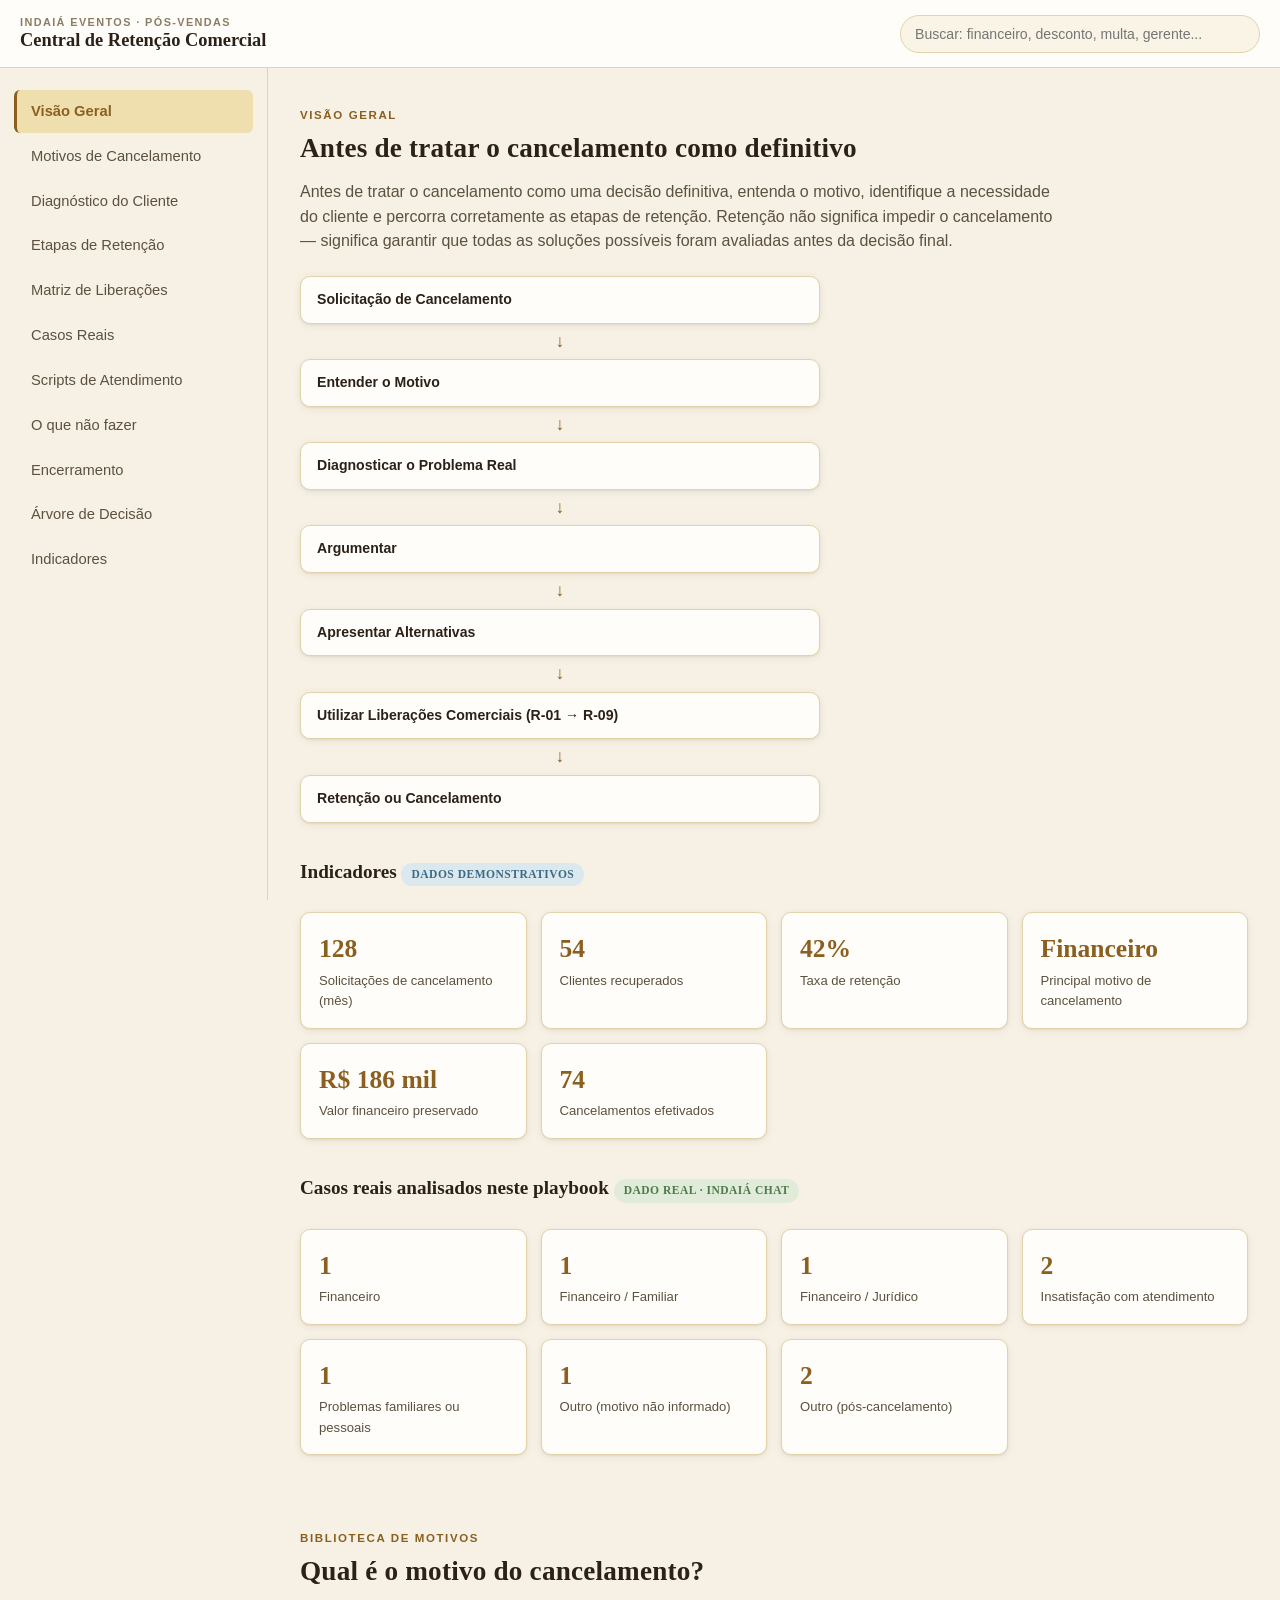
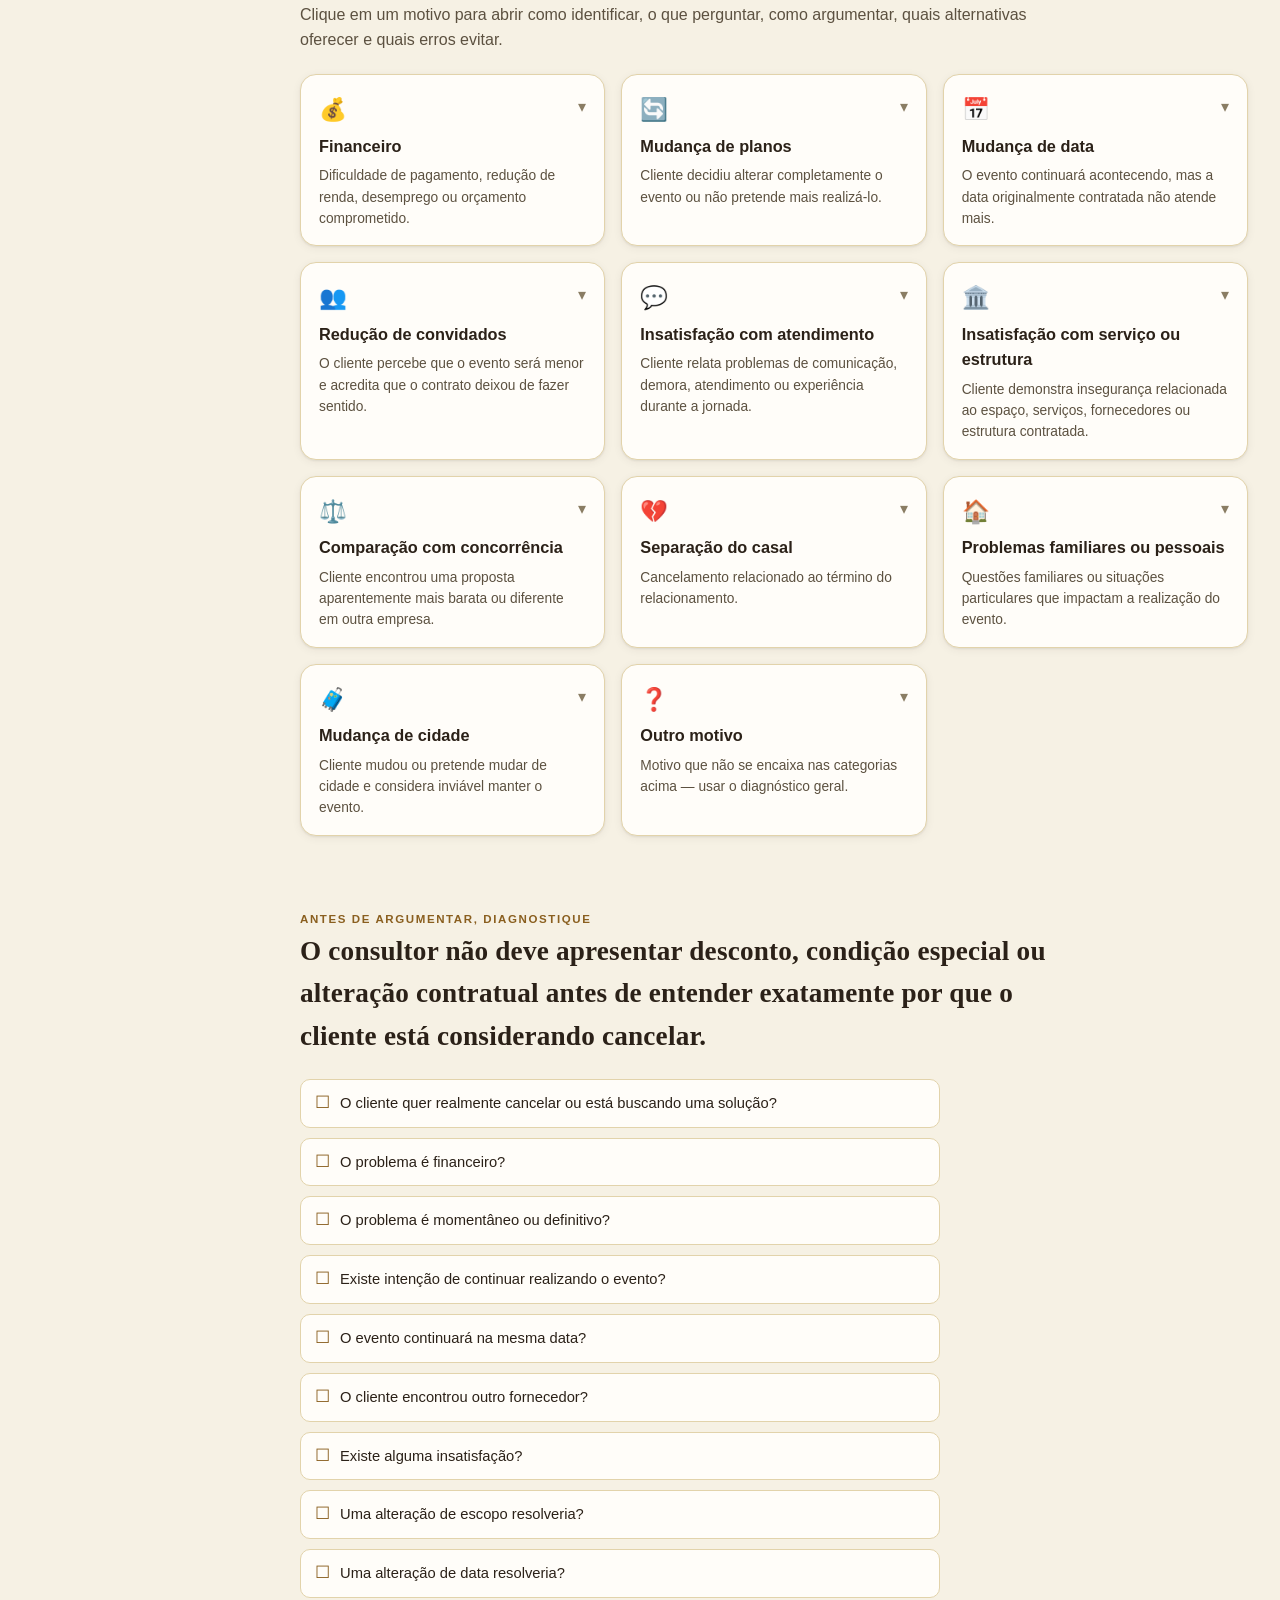
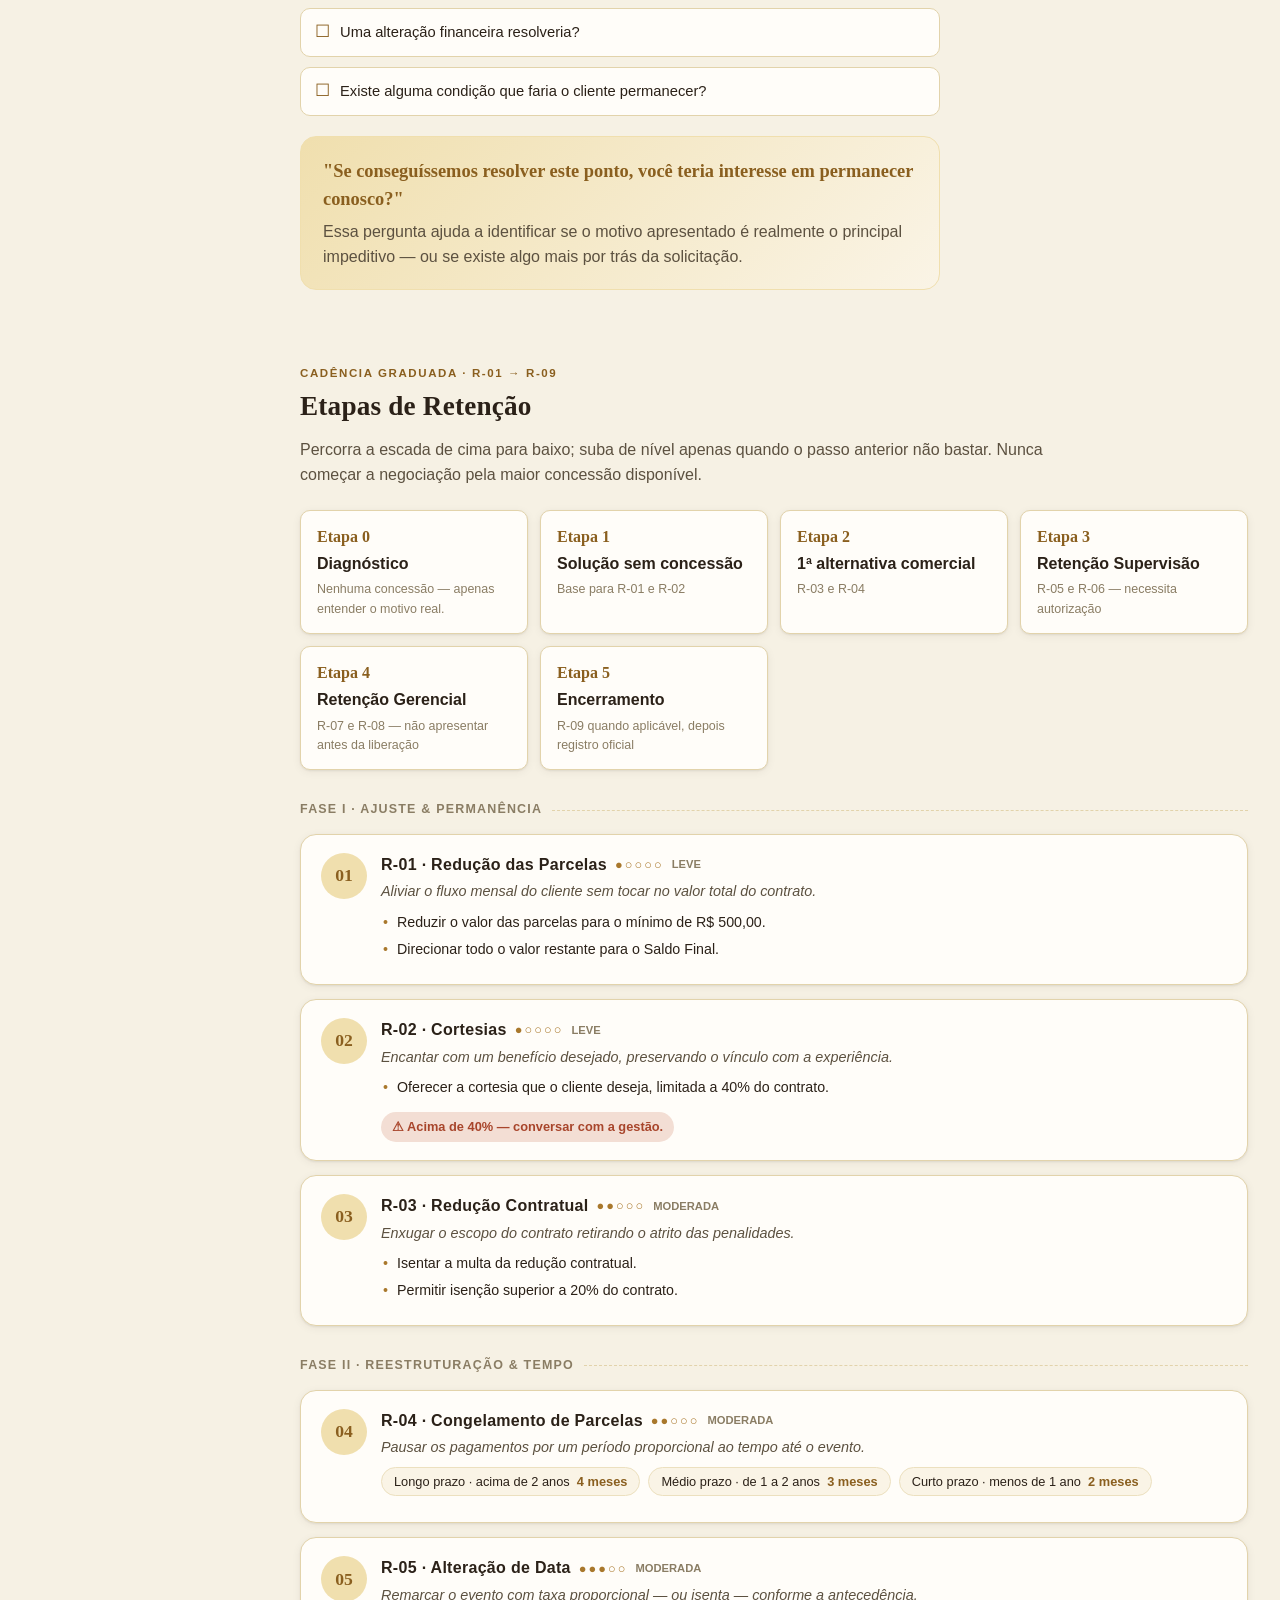
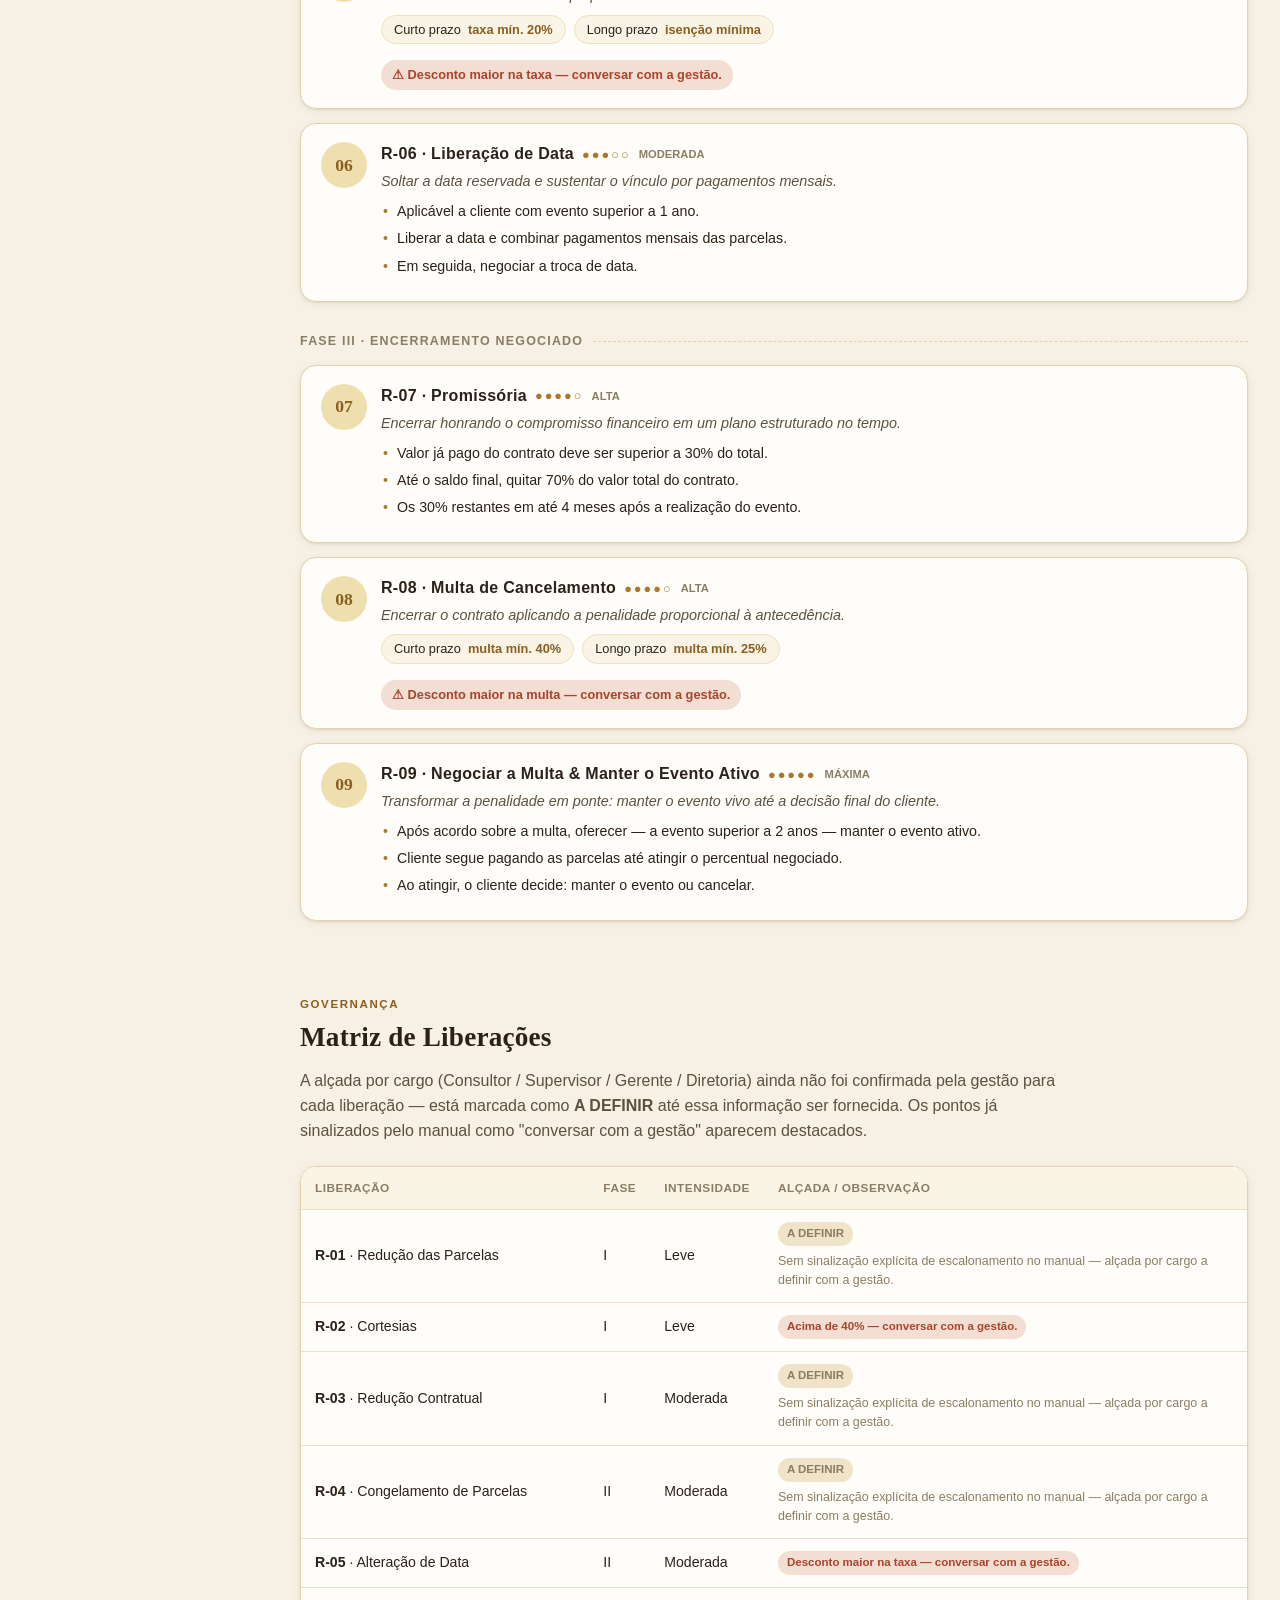
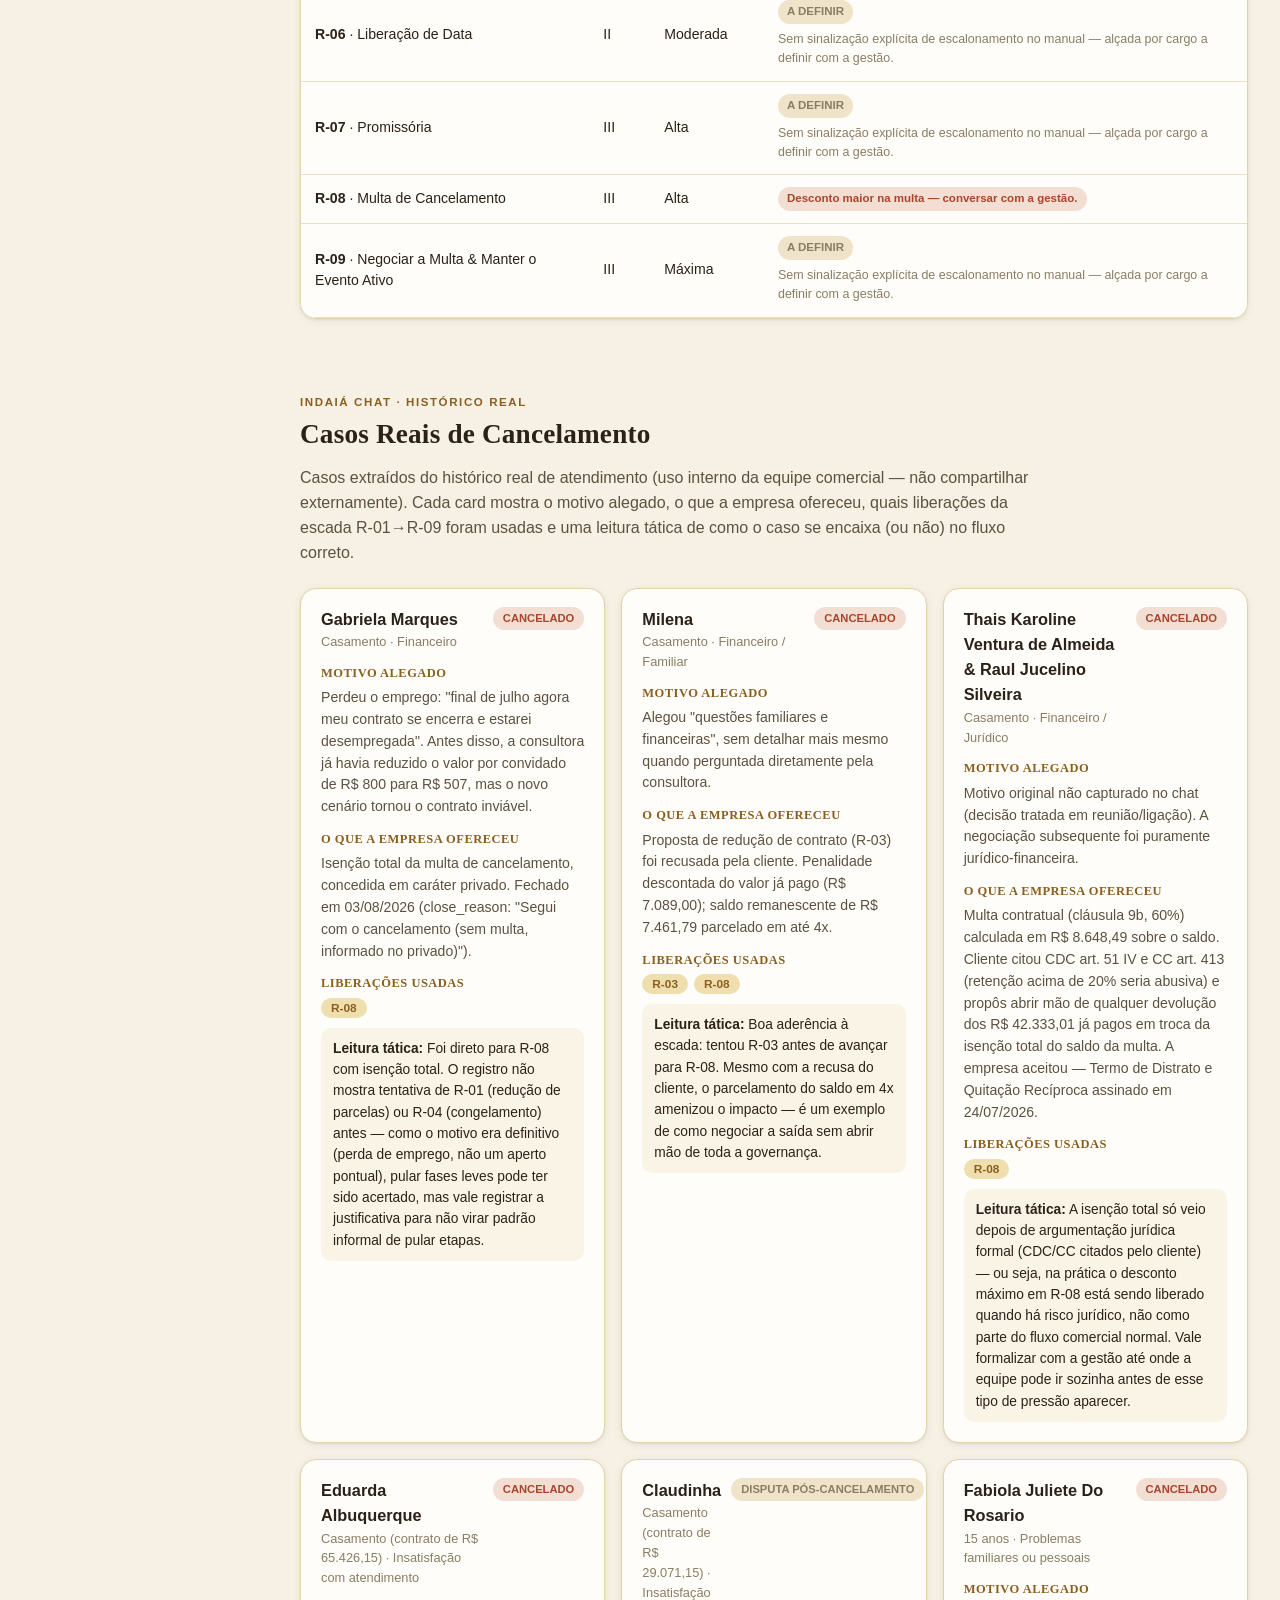
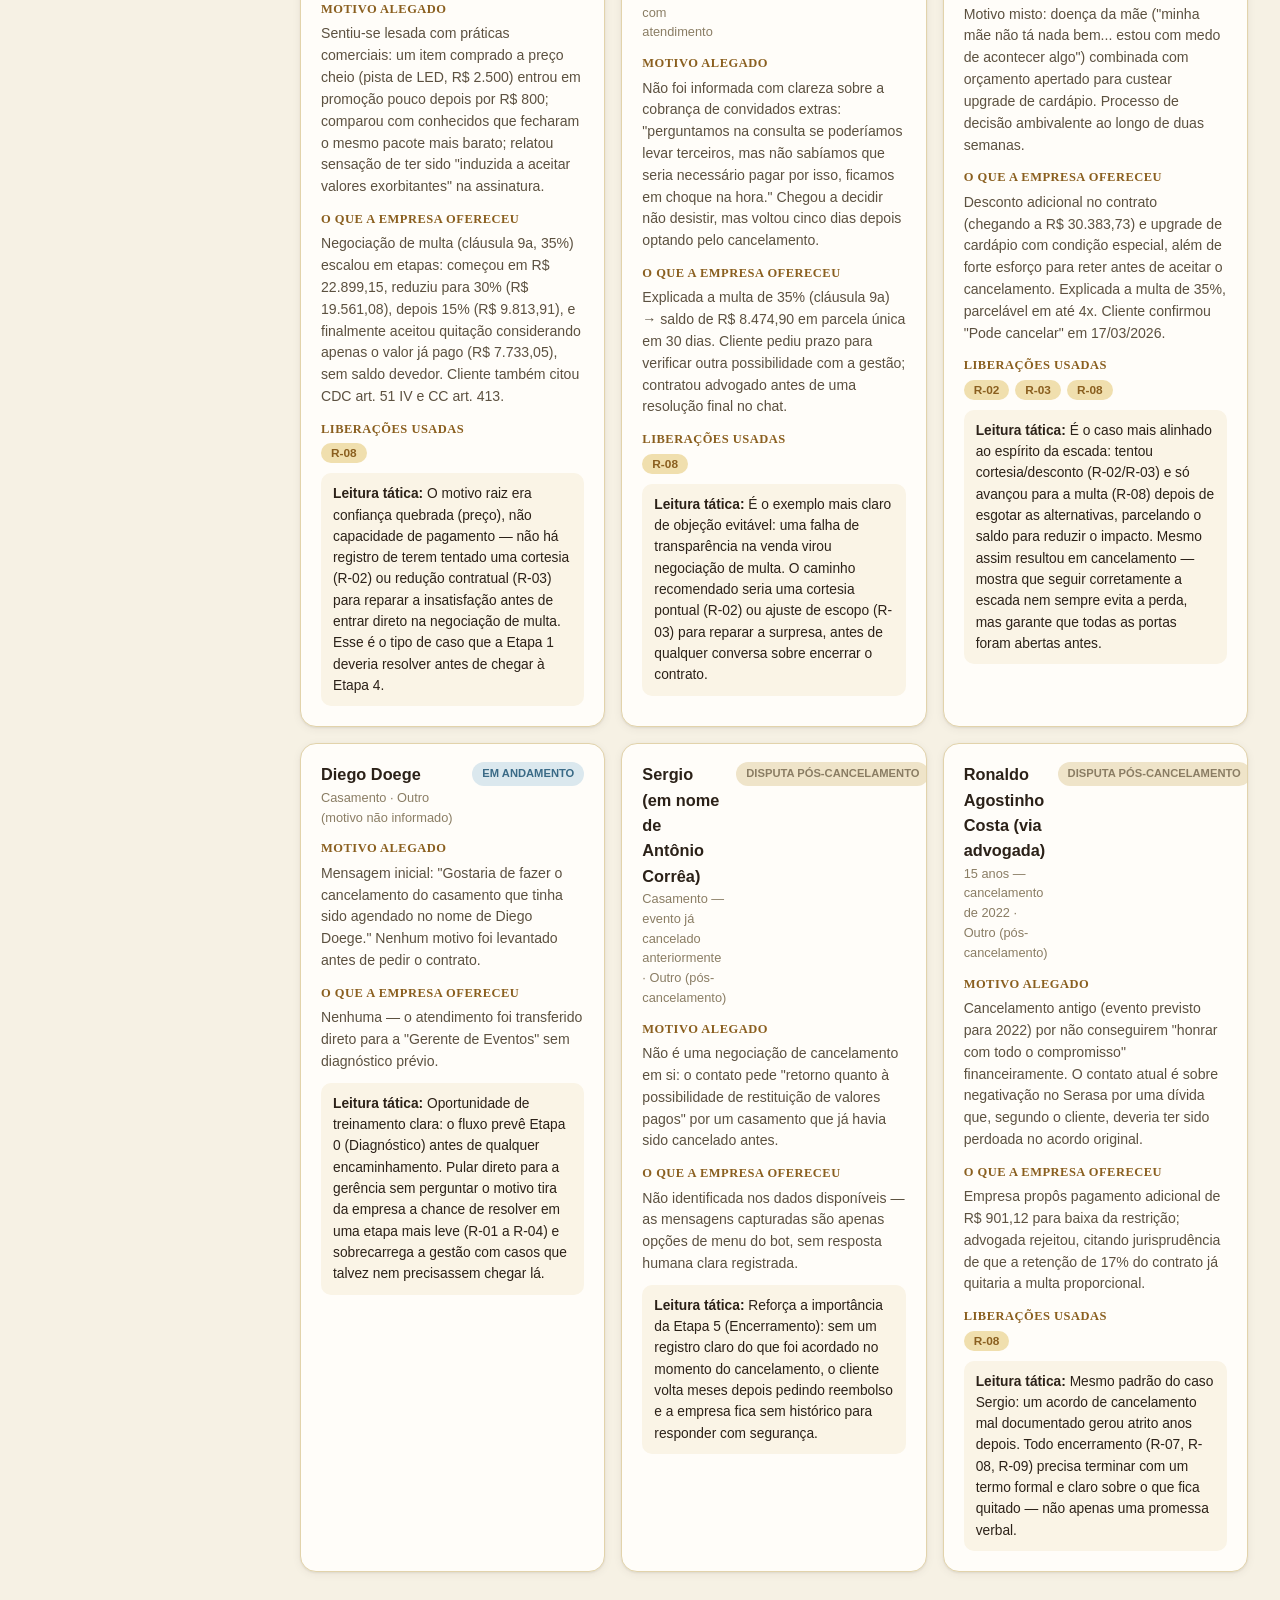
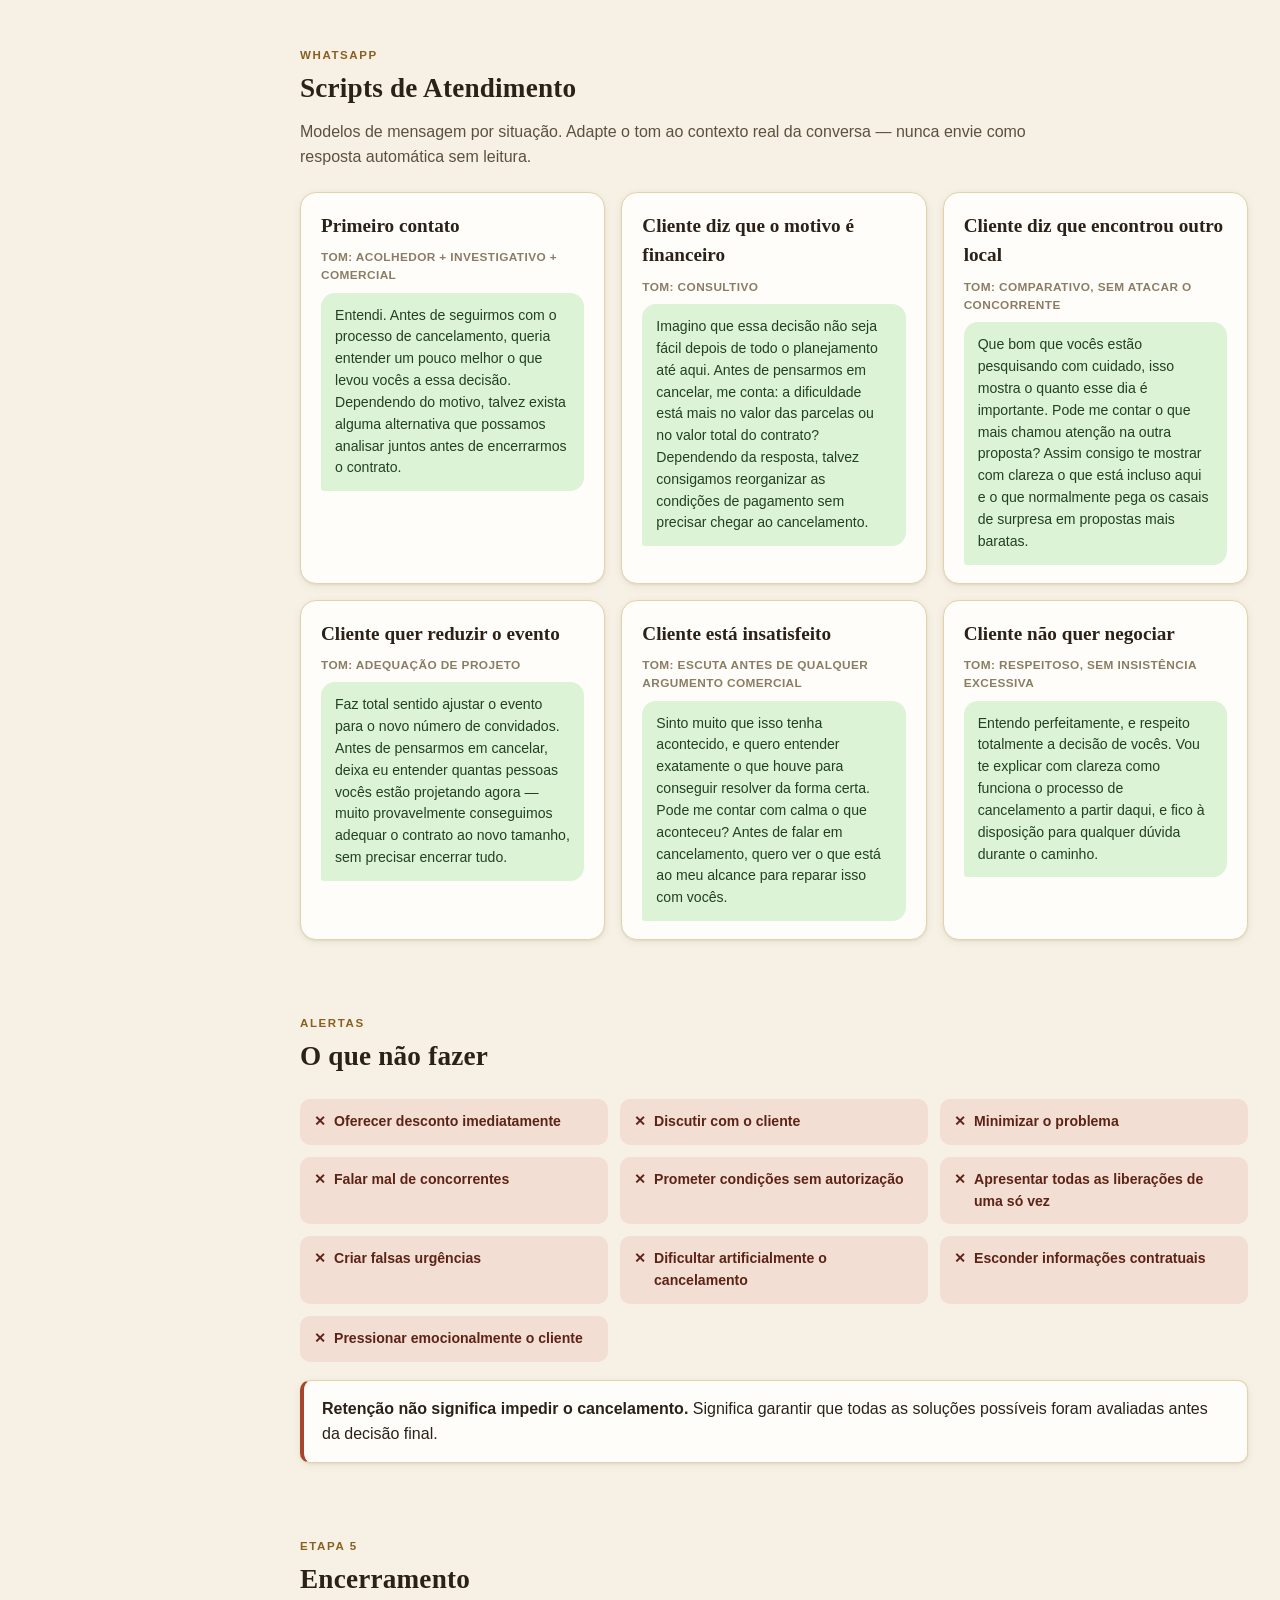
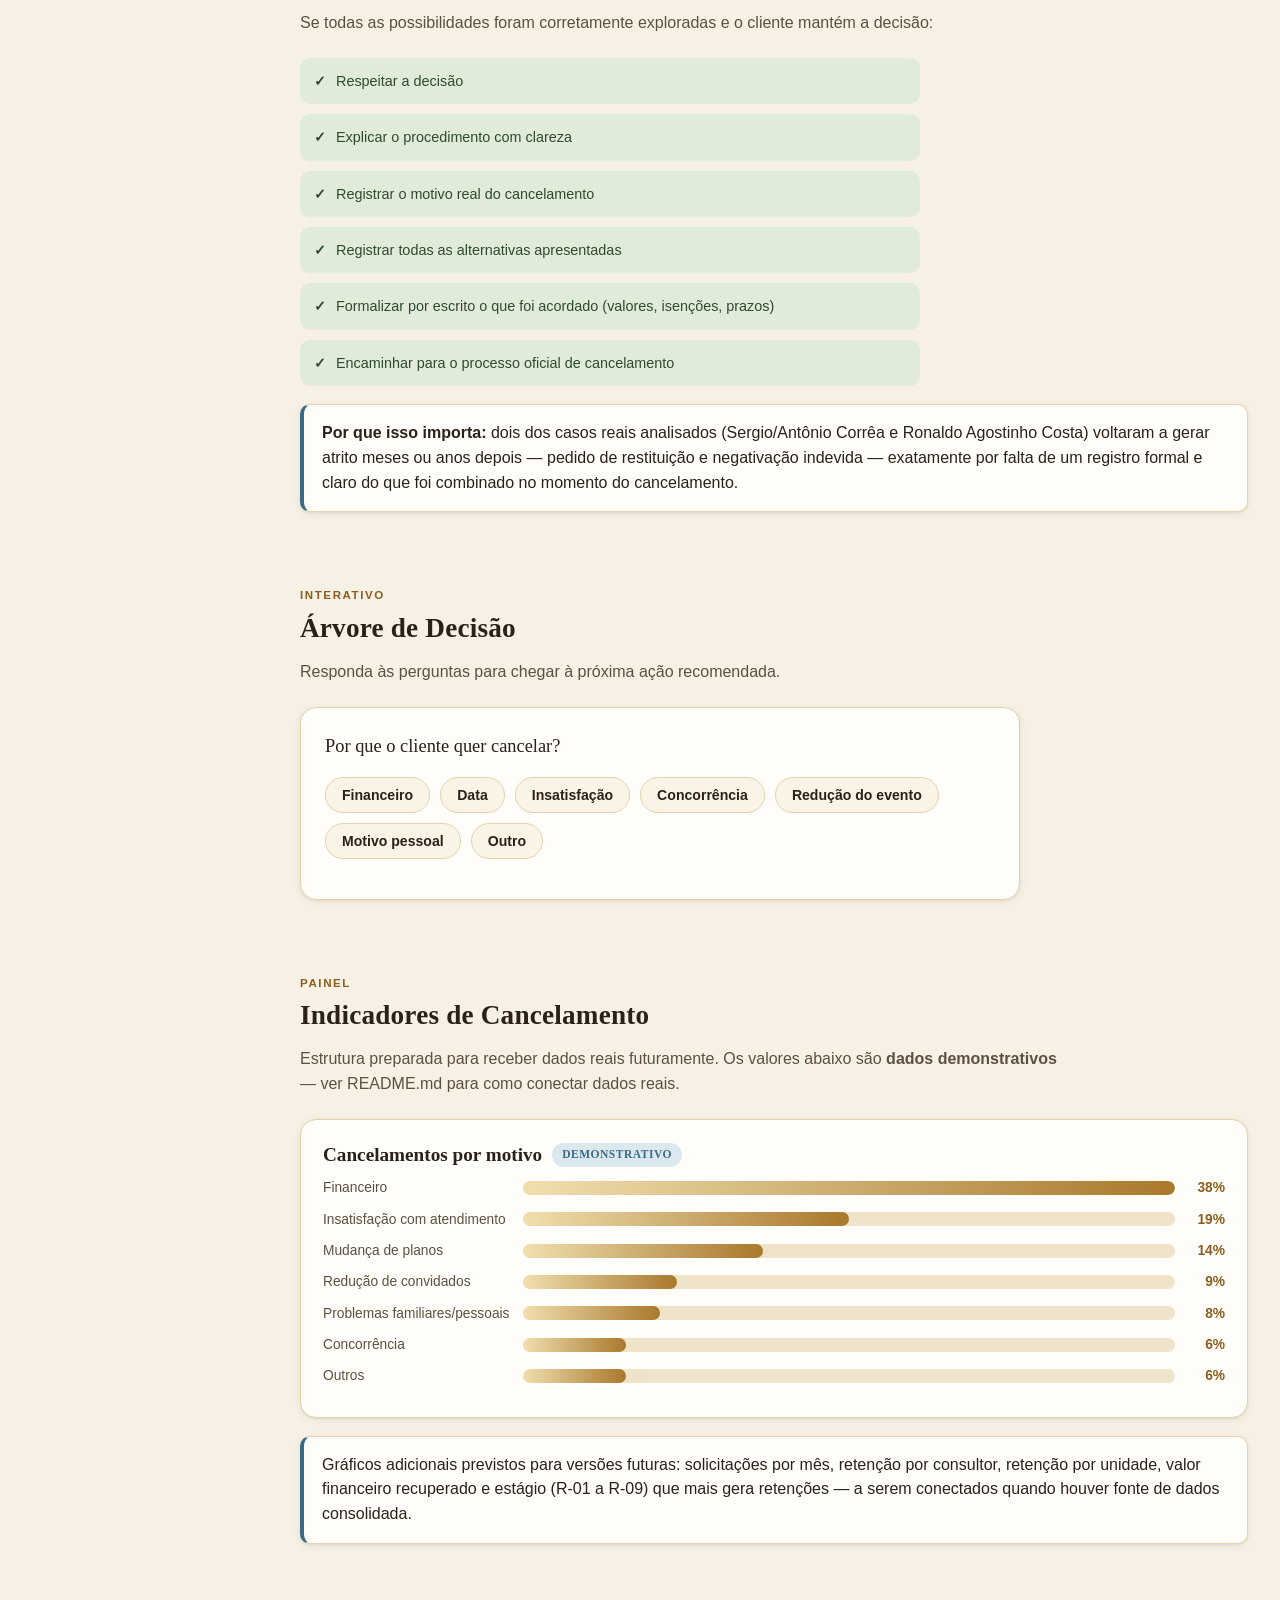
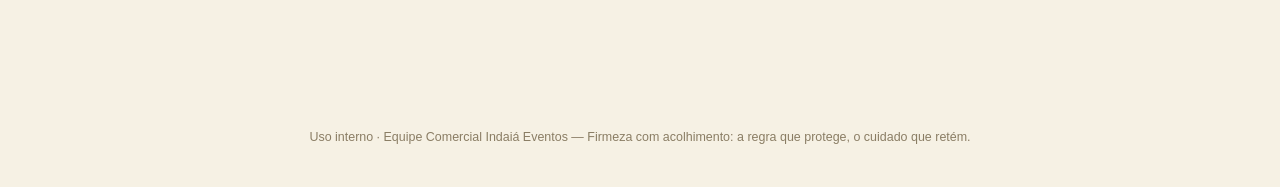
==== index.html @ 9d3c4a94 "Cria portal Central de Retenção Comercial (Indaiá Eventos) Playbook interno de cancelamentos, argume" ====
<!DOCTYPE html>
<html lang="pt-BR">
<head>
<meta charset="UTF-8" />
<meta name="viewport" content="width=device-width, initial-scale=1.0" />
<title>Central de Retenção Comercial · Indaiá Eventos</title>
<meta name="description" content="Playbook interno de cancelamentos, argumentação e liberações comerciais — equipe de Pós-Vendas Indaiá Eventos." />
<link rel="stylesheet" href="style.css" />
</head>
<body>

<header class="topbar">
  <button id="navToggle" class="nav-toggle" aria-label="Abrir menu">☰</button>
  <div class="brand">
    <span class="brand-eyebrow">Indaiá Eventos · Pós-Vendas</span>
    <span class="brand-title">Central de Retenção Comercial</span>
  </div>
  <div class="search-wrap">
    <input id="searchInput" type="search" placeholder="Buscar: financeiro, desconto, multa, gerente..." aria-label="Pesquisa rápida" autocomplete="off" />
    <div id="searchResults" class="search-results" hidden></div>
  </div>
</header>

<div class="layout">
  <nav id="sideNav" class="sidenav" aria-label="Navegação principal">
    <ul>
      <li><a href="#overview">Visão Geral</a></li>
      <li><a href="#motivos">Motivos de Cancelamento</a></li>
      <li><a href="#diagnostico">Diagnóstico do Cliente</a></li>
      <li><a href="#escada">Etapas de Retenção</a></li>
      <li><a href="#matriz">Matriz de Liberações</a></li>
      <li><a href="#casos">Casos Reais</a></li>
      <li><a href="#scripts">Scripts de Atendimento</a></li>
      <li><a href="#naofazer">O que não fazer</a></li>
      <li><a href="#encerramento">Encerramento</a></li>
      <li><a href="#arvore">Árvore de Decisão</a></li>
      <li><a href="#indicadores">Indicadores</a></li>
    </ul>
  </nav>
  <div id="navOverlay" class="nav-overlay"></div>

  <main class="content">

    <!-- 1. VISÃO GERAL -->
    <section id="overview">
      <div class="section-head">
        <span class="eyebrow">Visão Geral</span>
        <h2>Antes de tratar o cancelamento como definitivo</h2>
        <p>Antes de tratar o cancelamento como uma decisão definitiva, entenda o motivo, identifique a necessidade do cliente e percorra corretamente as etapas de retenção. Retenção não significa impedir o cancelamento — significa garantir que todas as soluções possíveis foram avaliadas antes da decisão final.</p>
      </div>

      <div class="flow">
        <div class="flow-step">Solicitação de Cancelamento</div>
        <div class="flow-arrow">↓</div>
        <div class="flow-step">Entender o Motivo</div>
        <div class="flow-arrow">↓</div>
        <div class="flow-step">Diagnosticar o Problema Real</div>
        <div class="flow-arrow">↓</div>
        <div class="flow-step">Argumentar</div>
        <div class="flow-arrow">↓</div>
        <div class="flow-step">Apresentar Alternativas</div>
        <div class="flow-arrow">↓</div>
        <div class="flow-step">Utilizar Liberações Comerciais (R-01 → R-09)</div>
        <div class="flow-arrow">↓</div>
        <div class="flow-step">Retenção ou Cancelamento</div>
      </div>

      <h3 style="margin-top:34px">Indicadores <span class="pill pill-demo">dados demonstrativos</span></h3>
      <div class="stat-grid">
        <div class="stat-card"><div class="stat-value">128</div><div class="stat-label">Solicitações de cancelamento (mês)</div></div>
        <div class="stat-card"><div class="stat-value">54</div><div class="stat-label">Clientes recuperados</div></div>
        <div class="stat-card"><div class="stat-value">42%</div><div class="stat-label">Taxa de retenção</div></div>
        <div class="stat-card"><div class="stat-value">Financeiro</div><div class="stat-label">Principal motivo de cancelamento</div></div>
        <div class="stat-card"><div class="stat-value">R$ 186 mil</div><div class="stat-label">Valor financeiro preservado</div></div>
        <div class="stat-card"><div class="stat-value">74</div><div class="stat-label">Cancelamentos efetivados</div></div>
      </div>

      <h3 style="margin-top:34px">Casos reais analisados neste playbook <span class="pill pill-real">dado real · Indaiá Chat</span></h3>
      <div class="stat-grid" id="realCounts"></div>
    </section>

    <!-- 2. MOTIVOS DE CANCELAMENTO -->
    <section id="motivos">
      <div class="section-head">
        <span class="eyebrow">Biblioteca de motivos</span>
        <h2>Qual é o motivo do cancelamento?</h2>
        <p>Clique em um motivo para abrir como identificar, o que perguntar, como argumentar, quais alternativas oferecer e quais erros evitar.</p>
      </div>
      <div class="card-grid" id="motivosGrid"></div>
    </section>

    <!-- 3. DIAGNÓSTICO -->
    <section id="diagnostico">
      <div class="section-head">
        <span class="eyebrow">Antes de argumentar, diagnostique</span>
        <h2>O consultor não deve apresentar desconto, condição especial ou alteração contratual antes de entender exatamente por que o cliente está considerando cancelar.</h2>
      </div>
      <ul class="checklist" id="diagnosticoChecklist"></ul>
      <div class="key-question">
        <p class="q">"Se conseguíssemos resolver este ponto, você teria interesse em permanecer conosco?"</p>
        <p style="margin:0">Essa pergunta ajuda a identificar se o motivo apresentado é realmente o principal impeditivo — ou se existe algo mais por trás da solicitação.</p>
      </div>
    </section>

    <!-- ESCADA / ETAPAS DE RETENÇÃO -->
    <section id="escada">
      <div class="section-head">
        <span class="eyebrow">Cadência graduada · R-01 → R-09</span>
        <h2>Etapas de Retenção</h2>
        <p>Percorra a escada de cima para baixo; suba de nível apenas quando o passo anterior não bastar. Nunca começar a negociação pela maior concessão disponível.</p>
      </div>

      <div class="etapas-map" id="etapasMap"></div>
      <div id="escadaList"></div>
    </section>

    <!-- MATRIZ DE LIBERAÇÕES -->
    <section id="matriz">
      <div class="section-head">
        <span class="eyebrow">Governança</span>
        <h2>Matriz de Liberações</h2>
        <p>A alçada por cargo (Consultor / Supervisor / Gerente / Diretoria) ainda não foi confirmada pela gestão para cada liberação — está marcada como <strong>A DEFINIR</strong> até essa informação ser fornecida. Os pontos já sinalizados pelo manual como "conversar com a gestão" aparecem destacados.</p>
      </div>
      <div class="table-wrap">
        <table class="matriz">
          <thead>
            <tr><th>Liberação</th><th>Fase</th><th>Intensidade</th><th>Alçada / observação</th></tr>
          </thead>
          <tbody id="matrizBody"></tbody>
        </table>
      </div>
    </section>

    <!-- CASOS REAIS -->
    <section id="casos">
      <div class="section-head">
        <span class="eyebrow">Indaiá Chat · histórico real</span>
        <h2>Casos Reais de Cancelamento</h2>
        <p>Casos extraídos do histórico real de atendimento (uso interno da equipe comercial — não compartilhar externamente). Cada card mostra o motivo alegado, o que a empresa ofereceu, quais liberações da escada R-01→R-09 foram usadas e uma leitura tática de como o caso se encaixa (ou não) no fluxo correto.</p>
      </div>
      <div class="card-grid" id="casosGrid"></div>
    </section>

    <!-- SCRIPTS -->
    <section id="scripts">
      <div class="section-head">
        <span class="eyebrow">WhatsApp</span>
        <h2>Scripts de Atendimento</h2>
        <p>Modelos de mensagem por situação. Adapte o tom ao contexto real da conversa — nunca envie como resposta automática sem leitura.</p>
      </div>
      <div class="card-grid" id="scriptsList"></div>
    </section>

    <!-- O QUE NÃO FAZER -->
    <section id="naofazer">
      <div class="section-head">
        <span class="eyebrow">Alertas</span>
        <h2>O que não fazer</h2>
      </div>
      <ul class="naofazer-grid">
        <li>Oferecer desconto imediatamente</li>
        <li>Discutir com o cliente</li>
        <li>Minimizar o problema</li>
        <li>Falar mal de concorrentes</li>
        <li>Prometer condições sem autorização</li>
        <li>Apresentar todas as liberações de uma só vez</li>
        <li>Criar falsas urgências</li>
        <li>Dificultar artificialmente o cancelamento</li>
        <li>Esconder informações contratuais</li>
        <li>Pressionar emocionalmente o cliente</li>
      </ul>
      <div class="callout danger" style="margin-top:18px">
        <strong>Retenção não significa impedir o cancelamento.</strong> Significa garantir que todas as soluções possíveis foram avaliadas antes da decisão final.
      </div>
    </section>

    <!-- ENCERRAMENTO -->
    <section id="encerramento">
      <div class="section-head">
        <span class="eyebrow">Etapa 5</span>
        <h2>Encerramento</h2>
        <p>Se todas as possibilidades foram corretamente exploradas e o cliente mantém a decisão:</p>
      </div>
      <ul class="encerramento-list">
        <li>Respeitar a decisão</li>
        <li>Explicar o procedimento com clareza</li>
        <li>Registrar o motivo real do cancelamento</li>
        <li>Registrar todas as alternativas apresentadas</li>
        <li>Formalizar por escrito o que foi acordado (valores, isenções, prazos)</li>
        <li>Encaminhar para o processo oficial de cancelamento</li>
      </ul>
      <div class="callout info" style="margin-top:18px">
        <strong>Por que isso importa:</strong> dois dos casos reais analisados (Sergio/Antônio Corrêa e Ronaldo Agostinho Costa) voltaram a gerar atrito meses ou anos depois — pedido de restituição e negativação indevida — exatamente por falta de um registro formal e claro do que foi combinado no momento do cancelamento.
      </div>
    </section>

    <!-- ÁRVORE DE DECISÃO -->
    <section id="arvore">
      <div class="section-head">
        <span class="eyebrow">Interativo</span>
        <h2>Árvore de Decisão</h2>
        <p>Responda às perguntas para chegar à próxima ação recomendada.</p>
      </div>
      <div class="arvore-box" id="arvoreRoot"></div>
    </section>

    <!-- INDICADORES -->
    <section id="indicadores">
      <div class="section-head">
        <span class="eyebrow">Painel</span>
        <h2>Indicadores de Cancelamento</h2>
        <p>Estrutura preparada para receber dados reais futuramente. Os valores abaixo são <strong>dados demonstrativos</strong> — ver README.md para como conectar dados reais.</p>
      </div>
      <div class="indic-block">
        <h3>Cancelamentos por motivo <span class="pill pill-demo">demonstrativo</span></h3>
        <div id="indicDemo"></div>
      </div>
      <div class="callout info">
        Gráficos adicionais previstos para versões futuras: solicitações por mês, retenção por consultor, retenção por unidade, valor financeiro recuperado e estágio (R-01 a R-09) que mais gera retenções — a serem conectados quando houver fonte de dados consolidada.
      </div>
    </section>

  </main>
</div>

<button id="backToTop" class="back-to-top" aria-label="Voltar ao topo">↑</button>

<p class="footer-note">Uso interno · Equipe Comercial Indaiá Eventos — Firmeza com acolhimento: a regra que protege, o cuidado que retém.</p>

<script src="script.js"></script>
</body>
</html>
---- style.css ----
/* ==========================================================================
   Central de Retenção Comercial — Indaiá Eventos
   Design system: cream/gold, inspirado no Manual de Negociação R-09.
   ========================================================================== */

:root {
  --bg: #f6f1e4;
  --bg-alt: #efe4c9;
  --surface: #fffdf9;
  --surface-2: #faf4e6;
  --ink: #2b2118;
  --ink-soft: #5c5140;
  --ink-faint: #8a7d64;
  --border: #e2d3ab;
  --border-soft: #ece0bf;
  --gold: #a9782c;
  --gold-strong: #8a5f1f;
  --gold-soft: #f0dfae;
  --danger: #a8452b;
  --danger-soft: #f3ded4;
  --success: #4d7a4a;
  --success-soft: #e0ebda;
  --info: #3a6a86;
  --info-soft: #dbe8ee;
  --radius-lg: 16px;
  --radius-md: 10px;
  --radius-sm: 6px;
  --shadow: 0 2px 10px rgba(43, 33, 24, 0.06), 0 1px 2px rgba(43, 33, 24, 0.08);
  --shadow-lift: 0 10px 30px rgba(43, 33, 24, 0.12);
  --font-serif: Georgia, 'Iowan Old Style', 'Times New Roman', serif;
  --font-sans: -apple-system, BlinkMacSystemFont, 'Segoe UI', Inter, Roboto, sans-serif;
  --sidenav-w: 268px;
  --topbar-h: 68px;
}

* { box-sizing: border-box; }
html { scroll-behavior: smooth; }

body {
  margin: 0;
  background: var(--bg);
  color: var(--ink);
  font-family: var(--font-sans);
  line-height: 1.55;
  -webkit-font-smoothing: antialiased;
}

h1, h2, h3, h4 { font-family: var(--font-serif); font-weight: 600; color: var(--ink); margin: 0 0 .4em; }
h2 { font-size: 1.7rem; letter-spacing: .2px; }
h3 { font-size: 1.2rem; }
p { margin: 0 0 .8em; color: var(--ink-soft); }
a { color: var(--gold-strong); }
ul { margin: 0; padding: 0; }
button { font-family: inherit; cursor: pointer; }

.eyebrow {
  text-transform: uppercase;
  letter-spacing: 1.6px;
  font-size: .72rem;
  font-weight: 700;
  color: var(--gold-strong);
}

/* ---------- Topbar ---------- */
.topbar {
  position: sticky;
  top: 0;
  z-index: 40;
  height: var(--topbar-h);
  display: flex;
  align-items: center;
  gap: 16px;
  padding: 0 20px;
  background: var(--surface);
  border-bottom: 1px solid var(--border);
}

.nav-toggle {
  display: none;
  width: 40px; height: 40px;
  border-radius: var(--radius-sm);
  border: 1px solid var(--border);
  background: var(--surface-2);
  font-size: 1.1rem;
}

.brand { display: flex; flex-direction: column; line-height: 1.2; }
.brand-eyebrow { font-size: .68rem; text-transform: uppercase; letter-spacing: 1.4px; color: var(--ink-faint); font-weight: 700; }
.brand-title { font-family: var(--font-serif); font-size: 1.15rem; font-weight: 700; }

.search-wrap { position: relative; margin-left: auto; width: min(360px, 42vw); }
.search-wrap input {
  width: 100%;
  padding: 10px 14px;
  border-radius: 999px;
  border: 1px solid var(--border);
  background: var(--surface-2);
  font-size: .88rem;
  color: var(--ink);
}
.search-wrap input:focus { outline: 2px solid var(--gold-soft); border-color: var(--gold); }

.search-results {
  position: absolute;
  top: calc(100% + 8px);
  left: 0; right: 0;
  background: var(--surface);
  border: 1px solid var(--border);
  border-radius: var(--radius-md);
  box-shadow: var(--shadow-lift);
  max-height: 60vh;
  overflow-y: auto;
  padding: 6px;
  z-index: 50;
}
.search-results a {
  display: block;
  text-decoration: none;
  padding: 9px 10px;
  border-radius: var(--radius-sm);
  color: var(--ink);
}
.search-results a:hover, .search-results a:focus { background: var(--surface-2); }
.search-results .sr-tag { font-size: .68rem; text-transform: uppercase; letter-spacing: .6px; color: var(--gold-strong); font-weight: 700; }
.search-results .sr-title { font-weight: 600; font-size: .9rem; }
.search-results .sr-empty { padding: 14px 10px; color: var(--ink-faint); font-size: .88rem; }

/* ---------- Layout ---------- */
.layout { display: flex; align-items: flex-start; max-width: 1360px; margin: 0 auto; }

.sidenav {
  position: sticky;
  top: var(--topbar-h);
  height: calc(100vh - var(--topbar-h));
  width: var(--sidenav-w);
  flex: 0 0 var(--sidenav-w);
  overflow-y: auto;
  padding: 22px 14px 40px;
  border-right: 1px solid var(--border);
}
.sidenav ul { list-style: none; display: flex; flex-direction: column; gap: 2px; }
.sidenav a {
  display: flex;
  align-items: center;
  gap: 10px;
  padding: 10px 14px;
  border-radius: var(--radius-sm);
  text-decoration: none;
  color: var(--ink-soft);
  font-size: .92rem;
  font-weight: 500;
  border-left: 3px solid transparent;
}
.sidenav a:hover { background: var(--surface-2); color: var(--ink); }
.sidenav a.active { background: var(--gold-soft); color: var(--gold-strong); border-left-color: var(--gold-strong); font-weight: 700; }

.nav-overlay {
  display: none;
  position: fixed; inset: 0;
  background: rgba(43,33,24,.4);
  z-index: 39;
}

.content { flex: 1 1 auto; min-width: 0; padding: 28px 32px 80px; }

section { scroll-margin-top: calc(var(--topbar-h) + 14px); padding-top: 6px; margin-bottom: 64px; }
section .section-head { max-width: 760px; margin-bottom: 22px; }
section .section-head p { font-size: 1rem; }

.pill {
  display: inline-flex;
  align-items: center;
  gap: 6px;
  padding: 3px 10px;
  border-radius: 999px;
  font-size: .72rem;
  font-weight: 700;
  text-transform: uppercase;
  letter-spacing: .5px;
}
.pill-demo { background: var(--info-soft); color: var(--info); }
.pill-real { background: var(--success-soft); color: var(--success); }
.pill-alert { background: var(--danger-soft); color: var(--danger); }

/* ---------- Callouts ---------- */
.callout {
  background: var(--surface);
  border: 1px solid var(--border);
  border-left: 4px solid var(--gold);
  border-radius: var(--radius-md);
  padding: 16px 18px;
  box-shadow: var(--shadow);
}
.callout.danger { border-left-color: var(--danger); }
.callout.info { border-left-color: var(--info); }
.callout strong { color: var(--ink); }

/* ---------- Flow diagram (overview) ---------- */
.flow {
  display: flex;
  flex-direction: column;
  gap: 0;
  max-width: 520px;
}
.flow-step {
  background: var(--surface);
  border: 1px solid var(--border);
  border-radius: var(--radius-md);
  padding: 12px 16px;
  font-weight: 700;
  font-size: .88rem;
  box-shadow: var(--shadow);
}
.flow-arrow { text-align: center; color: var(--gold-strong); font-size: 1.1rem; padding: 4px 0; }

.stat-grid {
  display: grid;
  grid-template-columns: repeat(auto-fit, minmax(190px, 1fr));
  gap: 14px;
  margin-top: 26px;
}
.stat-card {
  background: var(--surface);
  border: 1px solid var(--border);
  border-radius: var(--radius-md);
  padding: 16px 18px;
  box-shadow: var(--shadow);
}
.stat-card .stat-value { font-family: var(--font-serif); font-size: 1.6rem; font-weight: 700; color: var(--gold-strong); }
.stat-card .stat-label { font-size: .82rem; color: var(--ink-soft); margin-top: 2px; }

/* ---------- Grids / cards ---------- */
.card-grid { display: grid; grid-template-columns: repeat(auto-fill, minmax(270px, 1fr)); gap: 16px; }

.card {
  background: var(--surface);
  border: 1px solid var(--border);
  border-radius: var(--radius-lg);
  box-shadow: var(--shadow);
  overflow: hidden;
  transition: box-shadow .15s ease, transform .15s ease;
}
.card:hover { box-shadow: var(--shadow-lift); }

.motivo-card summary {
  list-style: none;
  cursor: pointer;
  padding: 18px 18px 16px;
  display: flex;
  flex-direction: column;
  gap: 6px;
}
.motivo-card summary::-webkit-details-marker { display: none; }
.motivo-card .m-icon { font-size: 1.4rem; }
.motivo-card summary .m-title { font-weight: 700; font-size: 1.02rem; }
.motivo-card summary .m-desc { font-size: .86rem; color: var(--ink-soft); }
.motivo-card .m-toggle { margin-left: auto; font-size: .78rem; color: var(--gold-strong); font-weight: 700; }
.motivo-card[open] { box-shadow: var(--shadow-lift); }
.motivo-card summary { position: relative; }
.motivo-card .m-caret { position: absolute; right: 18px; top: 20px; transition: transform .15s; color: var(--ink-faint); }
.motivo-card[open] .m-caret { transform: rotate(180deg); }

.motivo-body { padding: 0 18px 20px; border-top: 1px solid var(--border-soft); }
.motivo-body h4 { font-size: .82rem; text-transform: uppercase; letter-spacing: .5px; color: var(--gold-strong); margin: 16px 0 6px; }
.motivo-body ul { list-style: none; display: flex; flex-direction: column; gap: 6px; }
.motivo-body li { font-size: .88rem; padding-left: 18px; position: relative; color: var(--ink-soft); }
.motivo-body li::before { content: '›'; position: absolute; left: 2px; color: var(--gold); font-weight: 700; }
.motivo-body .m-linkcase { display: inline-block; margin-top: 10px; font-size: .84rem; font-weight: 700; }
.motivo-body .m-nocase { font-size: .82rem; color: var(--ink-faint); font-style: italic; }

/* ---------- Checklist (diagnóstico) ---------- */
.checklist { display: flex; flex-direction: column; gap: 10px; max-width: 640px; }
.checklist li {
  display: flex;
  gap: 10px;
  align-items: flex-start;
  background: var(--surface);
  border: 1px solid var(--border);
  border-radius: var(--radius-md);
  padding: 12px 14px;
  font-size: .92rem;
}
.checklist li::before { content: '☐'; color: var(--gold-strong); font-size: 1.05rem; line-height: 1.3; }
.key-question {
  margin-top: 20px;
  max-width: 640px;
  background: linear-gradient(135deg, var(--gold-soft), var(--surface-2));
  border: 1px solid var(--gold-soft);
  border-radius: var(--radius-lg);
  padding: 20px 22px;
}
.key-question p.q { font-family: var(--font-serif); font-size: 1.15rem; color: var(--gold-strong); font-weight: 700; margin: 0 0 6px; }

/* ---------- Escada / R-codes ---------- */
.fase-label {
  margin: 30px 0 14px;
  font-size: .78rem;
  text-transform: uppercase;
  letter-spacing: 1.2px;
  font-weight: 700;
  color: var(--ink-faint);
  display: flex;
  align-items: center;
  gap: 10px;
}
.fase-label::after { content: ''; flex: 1; border-top: 1px dashed var(--border); }

.rcard {
  background: var(--surface);
  border: 1px solid var(--border);
  border-radius: var(--radius-lg);
  box-shadow: var(--shadow);
  padding: 18px 20px;
  margin-bottom: 14px;
  display: grid;
  grid-template-columns: 46px 1fr;
  gap: 14px;
}
.rcard.highlight { outline: 3px solid var(--gold); outline-offset: 2px; }
.rcard .r-num {
  width: 46px; height: 46px;
  border-radius: 50%;
  background: var(--gold-soft);
  color: var(--gold-strong);
  display: flex; align-items: center; justify-content: center;
  font-family: var(--font-serif); font-weight: 700; font-size: 1.1rem;
}
.rcard .r-head { display: flex; align-items: center; flex-wrap: wrap; gap: 8px; margin-bottom: 3px; }
.rcard .r-code { font-weight: 700; letter-spacing: .3px; }
.rcard .r-dots { letter-spacing: 2px; color: var(--gold); font-size: .8rem; }
.rcard .r-intensidade { font-size: .7rem; text-transform: uppercase; color: var(--ink-faint); font-weight: 700; }
.rcard .r-desc { font-style: italic; color: var(--ink-soft); font-size: .9rem; margin-bottom: 8px; }
.rcard ul { list-style: none; display: flex; flex-direction: column; gap: 5px; margin-bottom: 6px; }
.rcard li { font-size: .89rem; padding-left: 16px; position: relative; }
.rcard li::before { content: '•'; position: absolute; left: 2px; color: var(--gold); }
.rcard .r-table { display: flex; flex-wrap: wrap; gap: 8px; margin: 8px 0; }
.rcard .r-table span {
  background: var(--surface-2); border: 1px solid var(--border-soft);
  border-radius: 999px; padding: 4px 12px; font-size: .8rem;
}
.rcard .r-table b { color: var(--gold-strong); }
.rcard .r-alert {
  margin-top: 8px;
  display: inline-flex; gap: 6px; align-items: center;
  font-size: .8rem; font-weight: 700; color: var(--danger);
  background: var(--danger-soft); padding: 5px 11px; border-radius: 999px;
}

/* ---------- Etapas mini overview ---------- */
.etapas-map { display: grid; grid-template-columns: repeat(auto-fit, minmax(190px,1fr)); gap: 12px; margin-bottom: 30px; }
.etapa-mini { background: var(--surface); border: 1px solid var(--border); border-radius: var(--radius-md); padding: 14px 16px; box-shadow: var(--shadow); }
.etapa-mini .e-num { font-family: var(--font-serif); color: var(--gold-strong); font-weight: 700; }
.etapa-mini .e-title { font-weight: 700; margin: 2px 0 4px; }
.etapa-mini .e-r { font-size: .78rem; color: var(--ink-faint); }

/* ---------- Matriz ---------- */
.table-wrap { overflow-x: auto; border: 1px solid var(--border); border-radius: var(--radius-lg); box-shadow: var(--shadow); }
table.matriz { border-collapse: collapse; width: 100%; min-width: 760px; background: var(--surface); }
table.matriz th, table.matriz td { padding: 12px 14px; border-bottom: 1px solid var(--border-soft); text-align: left; font-size: .88rem; }
table.matriz thead th { background: var(--surface-2); font-size: .74rem; text-transform: uppercase; letter-spacing: .5px; color: var(--ink-faint); position: sticky; top: 0; }
table.matriz tbody tr:hover { background: var(--surface-2); }
table.matriz td.center { text-align: center; }
.badge-definir { display: inline-block; font-size: .72rem; font-weight: 700; color: var(--ink-faint); background: var(--bg-alt); padding: 3px 9px; border-radius: 999px; }
.badge-flag { display: inline-block; font-size: .72rem; font-weight: 700; color: var(--danger); background: var(--danger-soft); padding: 3px 9px; border-radius: 999px; }

/* ---------- Casos reais ---------- */
.caso-card { padding: 18px 20px 20px; }
.caso-head { display: flex; justify-content: space-between; align-items: flex-start; gap: 10px; margin-bottom: 8px; }
.caso-head .caso-nome { font-weight: 700; font-size: 1.02rem; }
.caso-head .caso-evento { font-size: .8rem; color: var(--ink-faint); }
.caso-status { font-size: .7rem; font-weight: 700; text-transform: uppercase; padding: 3px 10px; border-radius: 999px; white-space: nowrap; }
.status-cancelado { background: var(--danger-soft); color: var(--danger); }
.status-andamento { background: var(--info-soft); color: var(--info); }
.status-disputa { background: var(--bg-alt); color: var(--ink-faint); }
.caso-card h4 { font-size: .78rem; text-transform: uppercase; letter-spacing: .5px; color: var(--gold-strong); margin: 12px 0 4px; }
.caso-card p { font-size: .88rem; margin-bottom: 4px; }
.caso-rcodes { display: flex; gap: 6px; flex-wrap: wrap; margin-top: 4px; }
.rcode-chip {
  font-size: .74rem; font-weight: 700; padding: 3px 10px; border-radius: 999px;
  background: var(--gold-soft); color: var(--gold-strong); text-decoration: none; border: none; cursor: pointer;
}
.caso-tatica { background: var(--surface-2); border-radius: var(--radius-md); padding: 10px 12px; margin-top: 10px; font-size: .86rem; }

/* ---------- Scripts ---------- */
.script-card { padding: 18px 20px; }
.script-card .s-tom { font-size: .74rem; text-transform: uppercase; letter-spacing: .4px; color: var(--ink-faint); margin-bottom: 8px; font-weight: 700; }
.whats-bubble {
  background: #dcf3d6;
  border-radius: 14px 14px 14px 3px;
  padding: 12px 14px;
  font-size: .88rem;
  color: #234023;
  max-width: 100%;
  white-space: pre-line;
}

/* ---------- Não fazer ---------- */
.naofazer-grid { display: grid; grid-template-columns: repeat(auto-fill, minmax(230px,1fr)); gap: 12px; }
.naofazer-grid li {
  list-style: none;
  background: var(--danger-soft);
  color: #5c2417;
  border-radius: var(--radius-md);
  padding: 12px 14px;
  font-size: .88rem;
  font-weight: 600;
  display: flex; gap: 8px;
}
.naofazer-grid li::before { content: '✕'; font-weight: 900; }

/* ---------- Encerramento ---------- */
.encerramento-list { display: flex; flex-direction: column; gap: 10px; max-width: 620px; }
.encerramento-list li { list-style: none; background: var(--success-soft); border-radius: var(--radius-md); padding: 12px 14px; font-size: .9rem; color: #2f4a2c; display: flex; gap: 10px; }
.encerramento-list li::before { content: '✓'; font-weight: 900; }

/* ---------- Árvore de decisão ---------- */
.arvore-box { background: var(--surface); border: 1px solid var(--border); border-radius: var(--radius-lg); box-shadow: var(--shadow); padding: 24px; max-width: 720px; }
.arvore-pergunta { font-family: var(--font-serif); font-size: 1.15rem; margin-bottom: 16px; }
.arvore-opcoes { display: flex; flex-wrap: wrap; gap: 10px; margin-bottom: 16px; }
.arvore-opcoes button {
  background: var(--surface-2); border: 1px solid var(--border); border-radius: 999px;
  padding: 9px 16px; font-size: .88rem; font-weight: 600; color: var(--ink);
}
.arvore-opcoes button:hover, .arvore-opcoes button.chosen { background: var(--gold-soft); border-color: var(--gold); color: var(--gold-strong); }
.arvore-resultado { background: var(--surface-2); border-radius: var(--radius-md); padding: 14px 16px; font-size: .9rem; display:none; }
.arvore-resultado.show { display: block; }
.arvore-resultado strong { color: var(--gold-strong); }
.arvore-restart { margin-top: 12px; font-size: .82rem; background:none; border:none; color: var(--gold-strong); font-weight: 700; text-decoration: underline; padding: 0; }

/* ---------- Indicadores ---------- */
.bar-row { display: flex; align-items: center; gap: 10px; margin-bottom: 10px; font-size: .86rem; }
.bar-label { width: 190px; flex-shrink: 0; color: var(--ink-soft); }
.bar-track { flex: 1; background: var(--bg-alt); border-radius: 999px; height: 14px; overflow: hidden; }
.bar-fill { height: 100%; background: linear-gradient(90deg, var(--gold-soft), var(--gold)); border-radius: 999px; }
.bar-value { width: 40px; text-align: right; font-weight: 700; color: var(--gold-strong); }
.indic-block { background: var(--surface); border: 1px solid var(--border); border-radius: var(--radius-lg); padding: 20px 22px; box-shadow: var(--shadow); margin-bottom: 18px; }
.indic-block h3 { display: flex; align-items: center; gap: 10px; }

/* ---------- Back to top ---------- */
.back-to-top {
  position: fixed; right: 22px; bottom: 22px;
  width: 44px; height: 44px; border-radius: 50%;
  background: var(--gold-strong); color: #fff; border: none;
  font-size: 1.1rem; box-shadow: var(--shadow-lift);
  opacity: 0; pointer-events: none; transition: opacity .2s, transform .2s;
  z-index: 30;
}
.back-to-top.show { opacity: 1; pointer-events: auto; }
.back-to-top:hover { transform: translateY(-2px); }

/* ---------- Footer note ---------- */
.footer-note { max-width: 900px; margin: 40px auto 0; text-align: center; font-size: .78rem; color: var(--ink-faint); padding: 0 20px 40px; }

/* ---------- Responsive ---------- */
@media (max-width: 980px) {
  .nav-toggle { display: inline-flex; align-items: center; justify-content: center; }
  .search-wrap { width: min(220px, 50vw); }
  .sidenav {
    position: fixed; left: 0; top: var(--topbar-h);
    height: calc(100vh - var(--topbar-h));
    transform: translateX(-105%);
    background: var(--surface);
    transition: transform .22s ease;
    z-index: 41;
    box-shadow: var(--shadow-lift);
  }
  .sidenav.open { transform: translateX(0); }
  .nav-overlay.show { display: block; }
  .content { padding: 22px 18px 70px; }
  .rcard { grid-template-columns: 40px 1fr; }
}

@media (max-width: 560px) {
  .topbar { gap: 8px; padding: 0 12px; }
  .brand { overflow: hidden; }
  .brand-eyebrow { display: none; }
  .brand-title {
    font-size: .88rem;
    white-space: nowrap;
    overflow: hidden;
    text-overflow: ellipsis;
    max-width: 40vw;
  }
  .search-wrap { width: 34vw; min-width: 96px; }
  .search-wrap input { padding: 9px 12px; font-size: .8rem; }
  .bar-label { width: 120px; font-size: .78rem; }
  section { margin-bottom: 48px; }
}
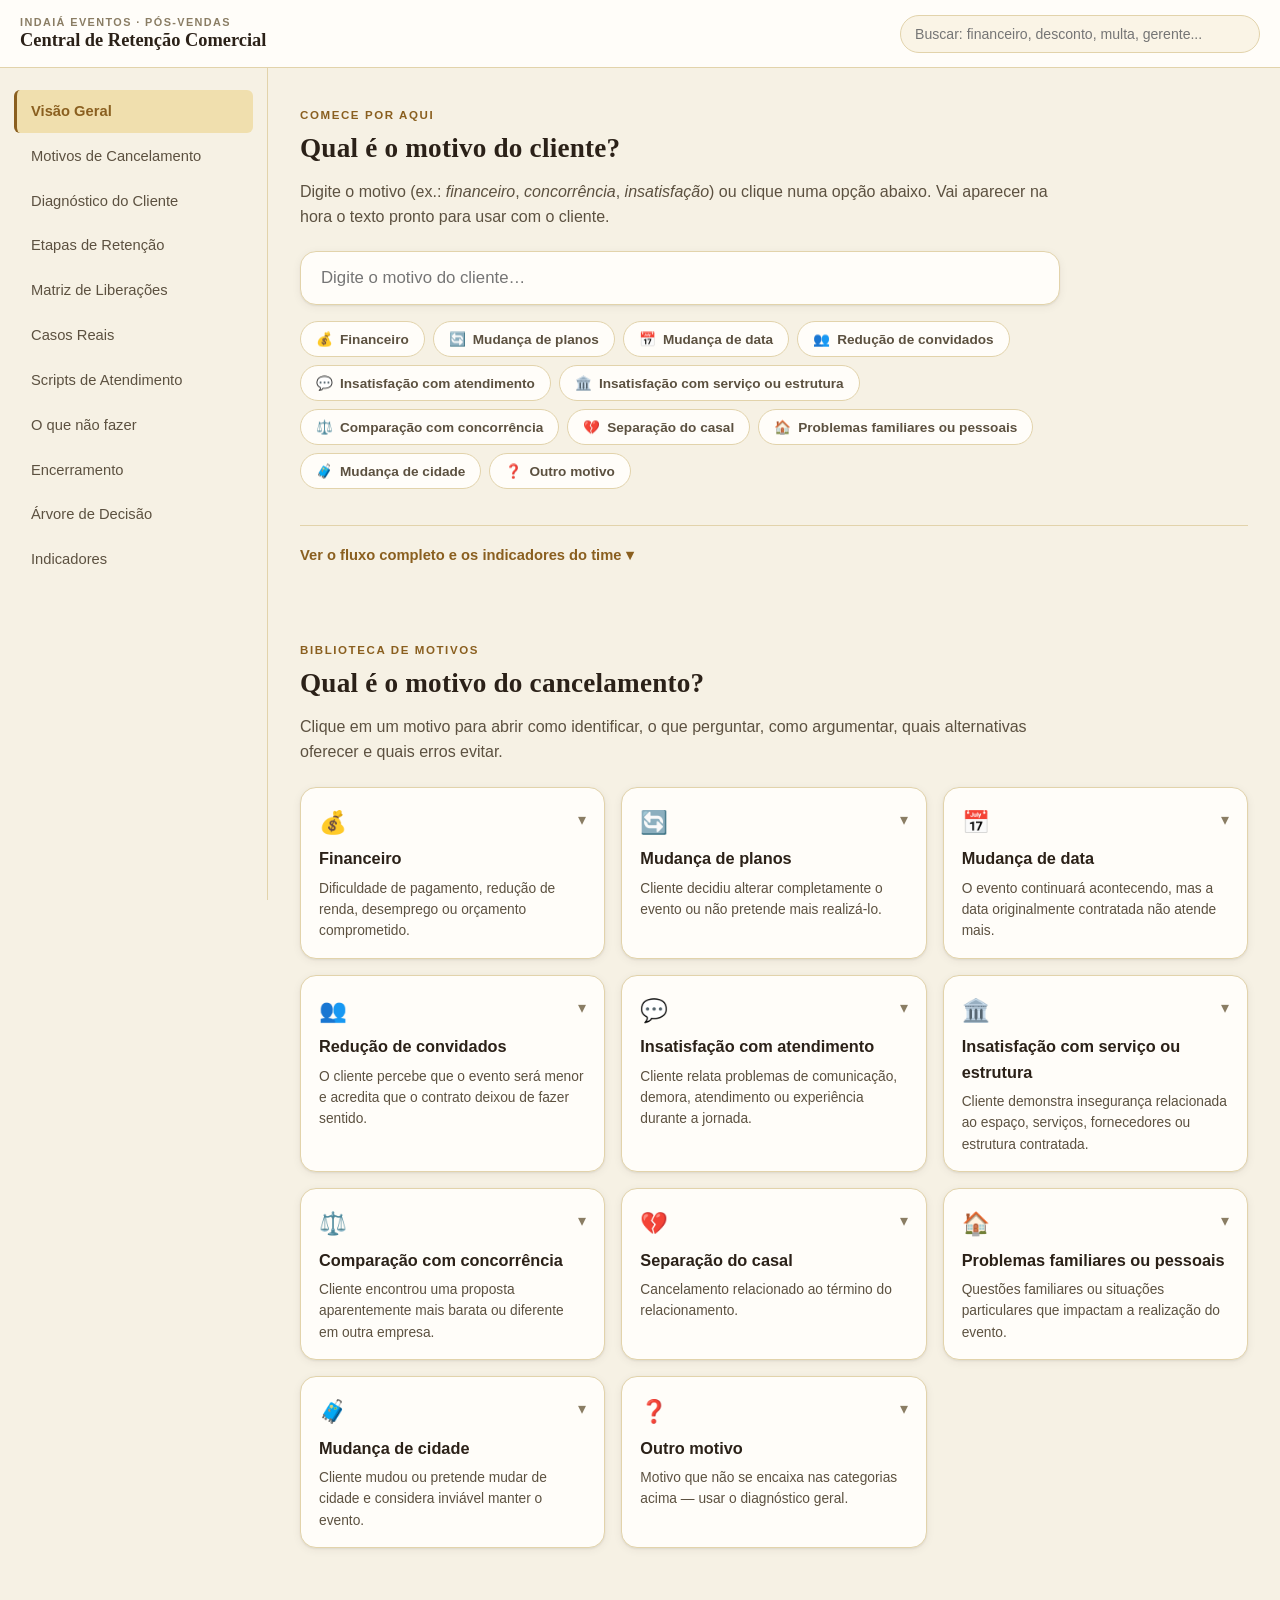
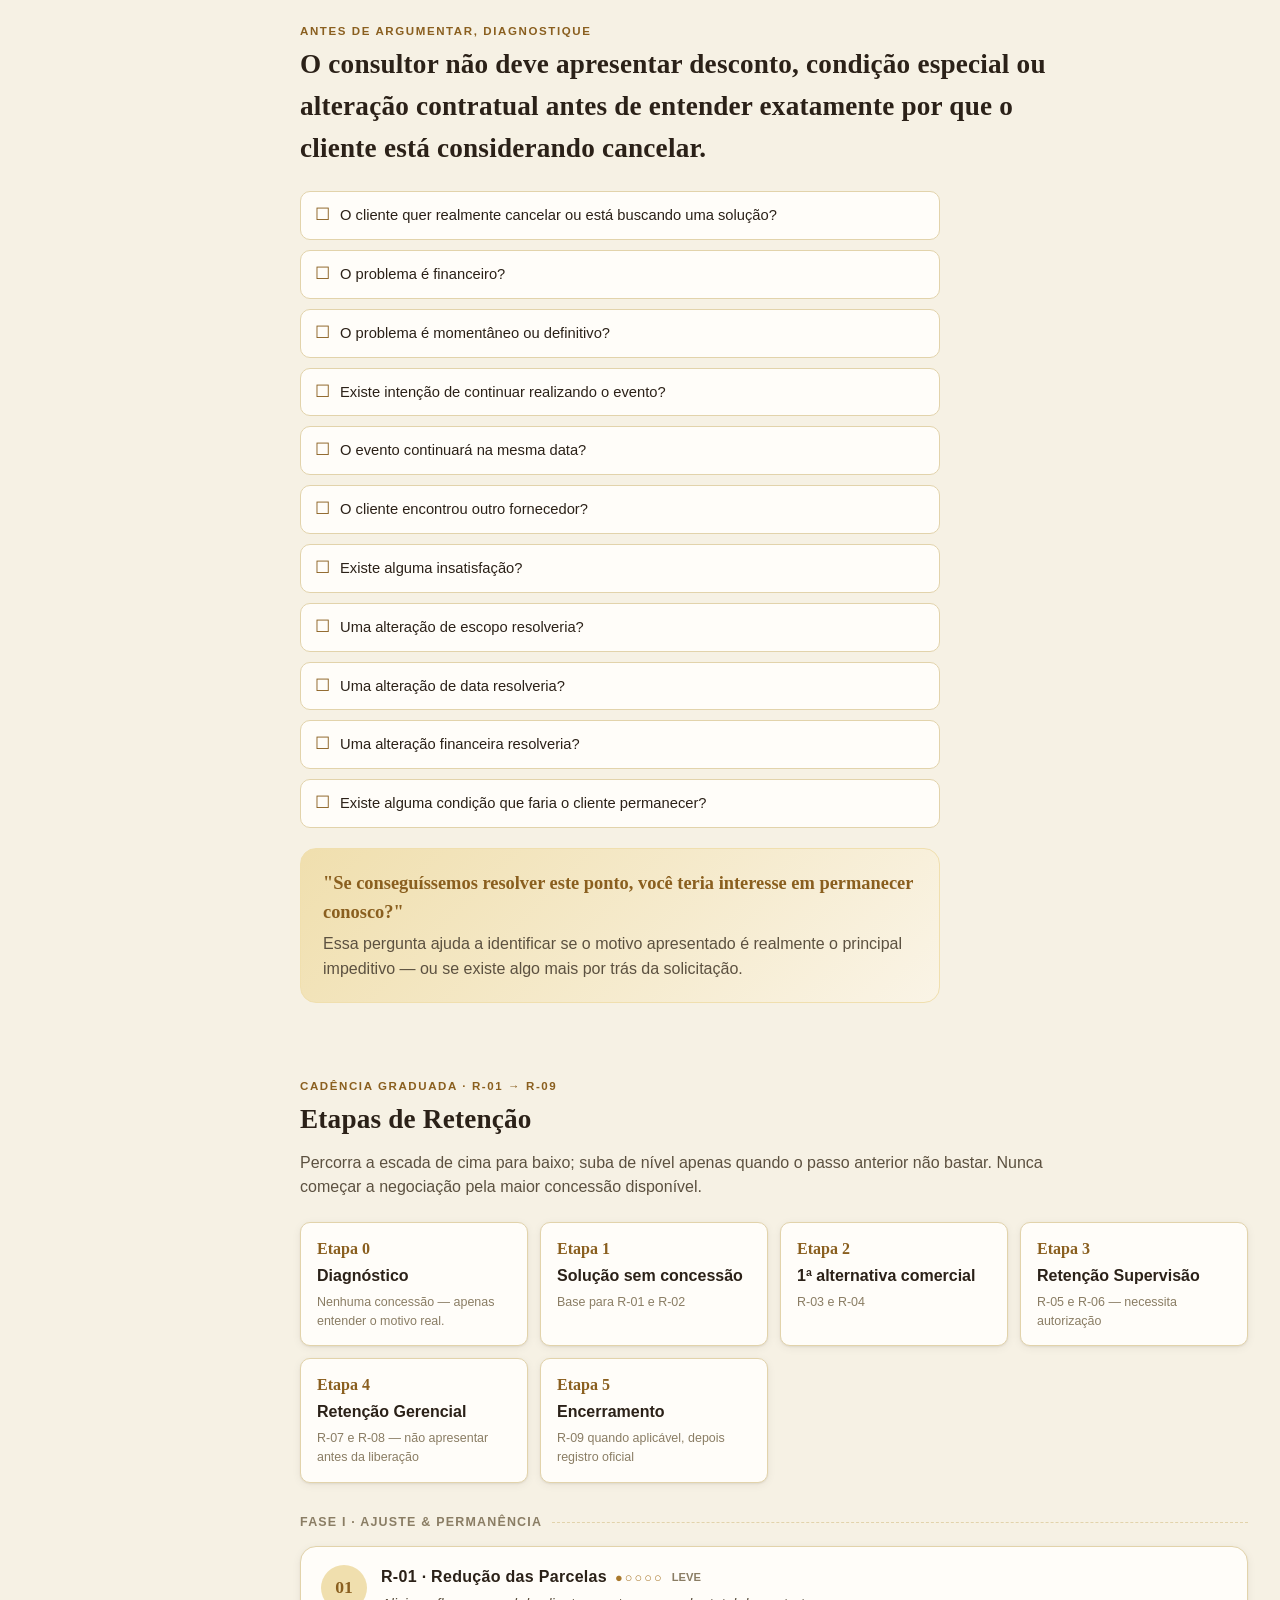
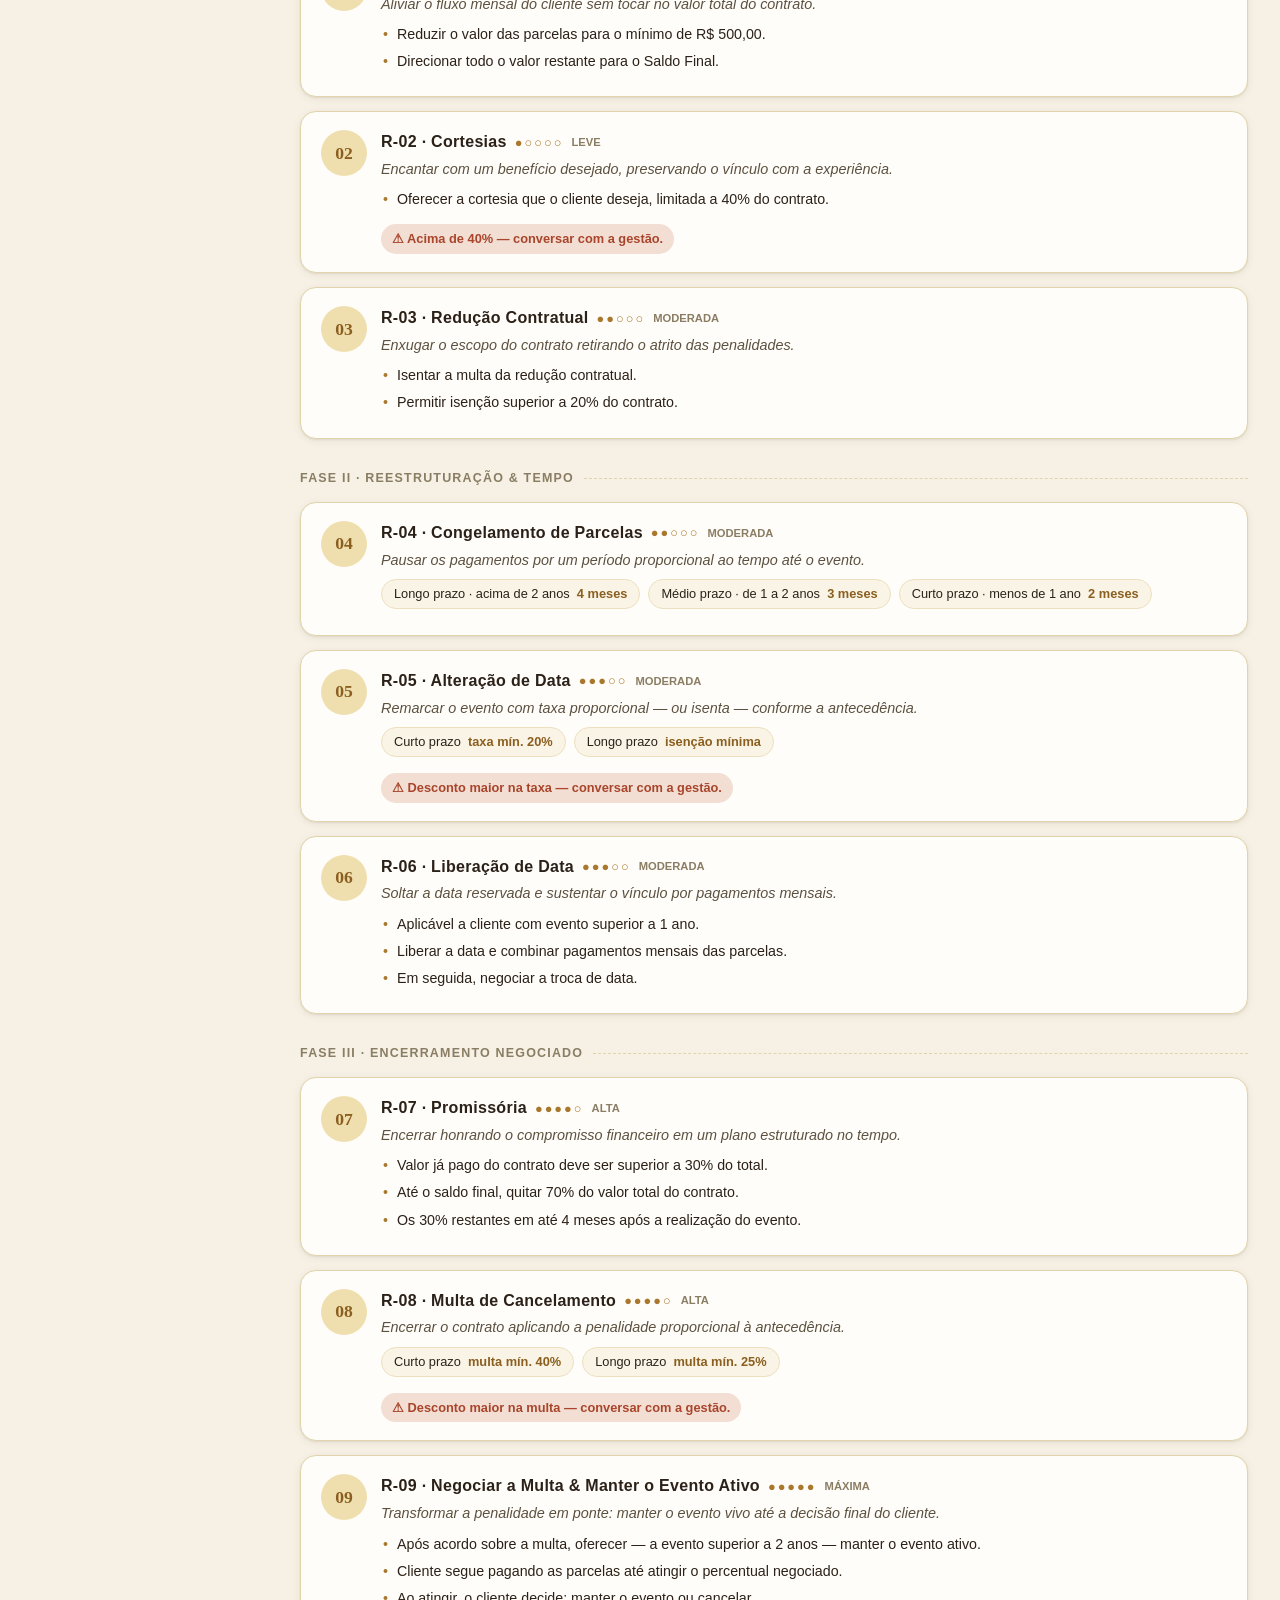
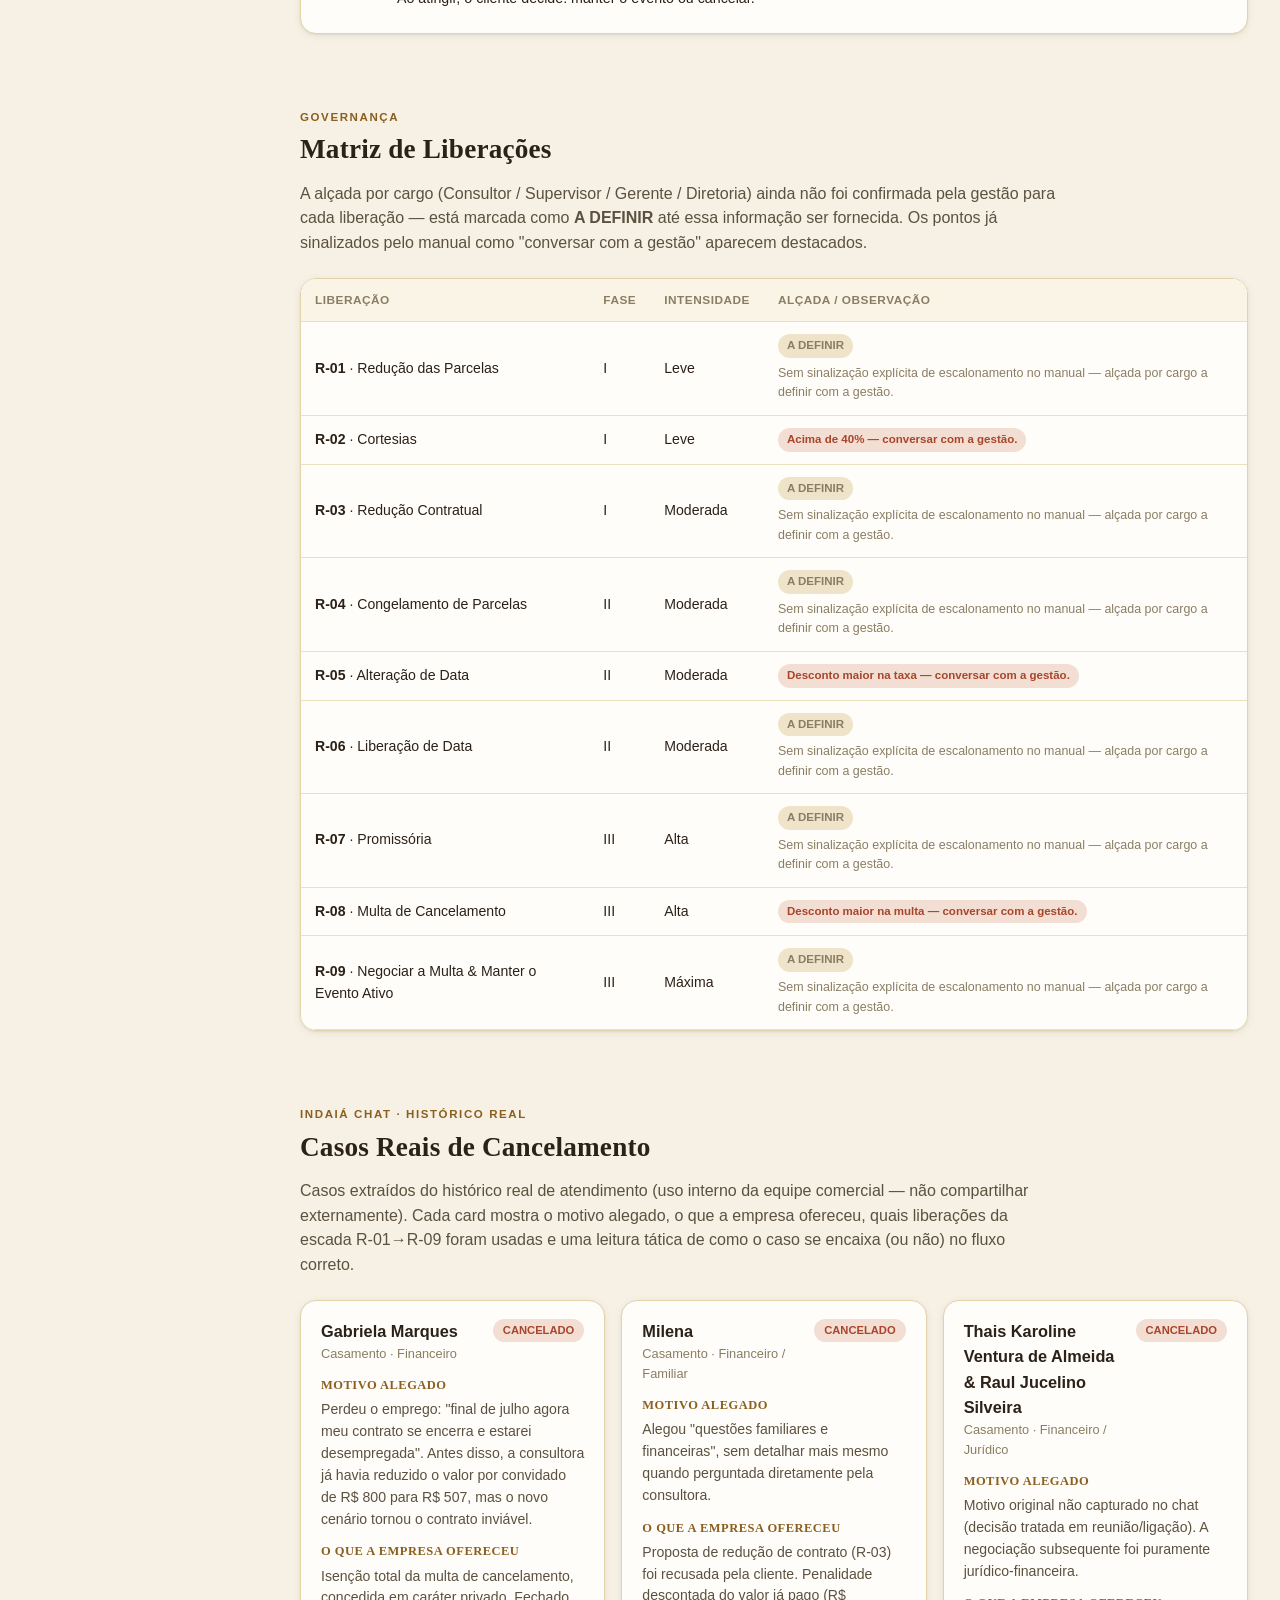
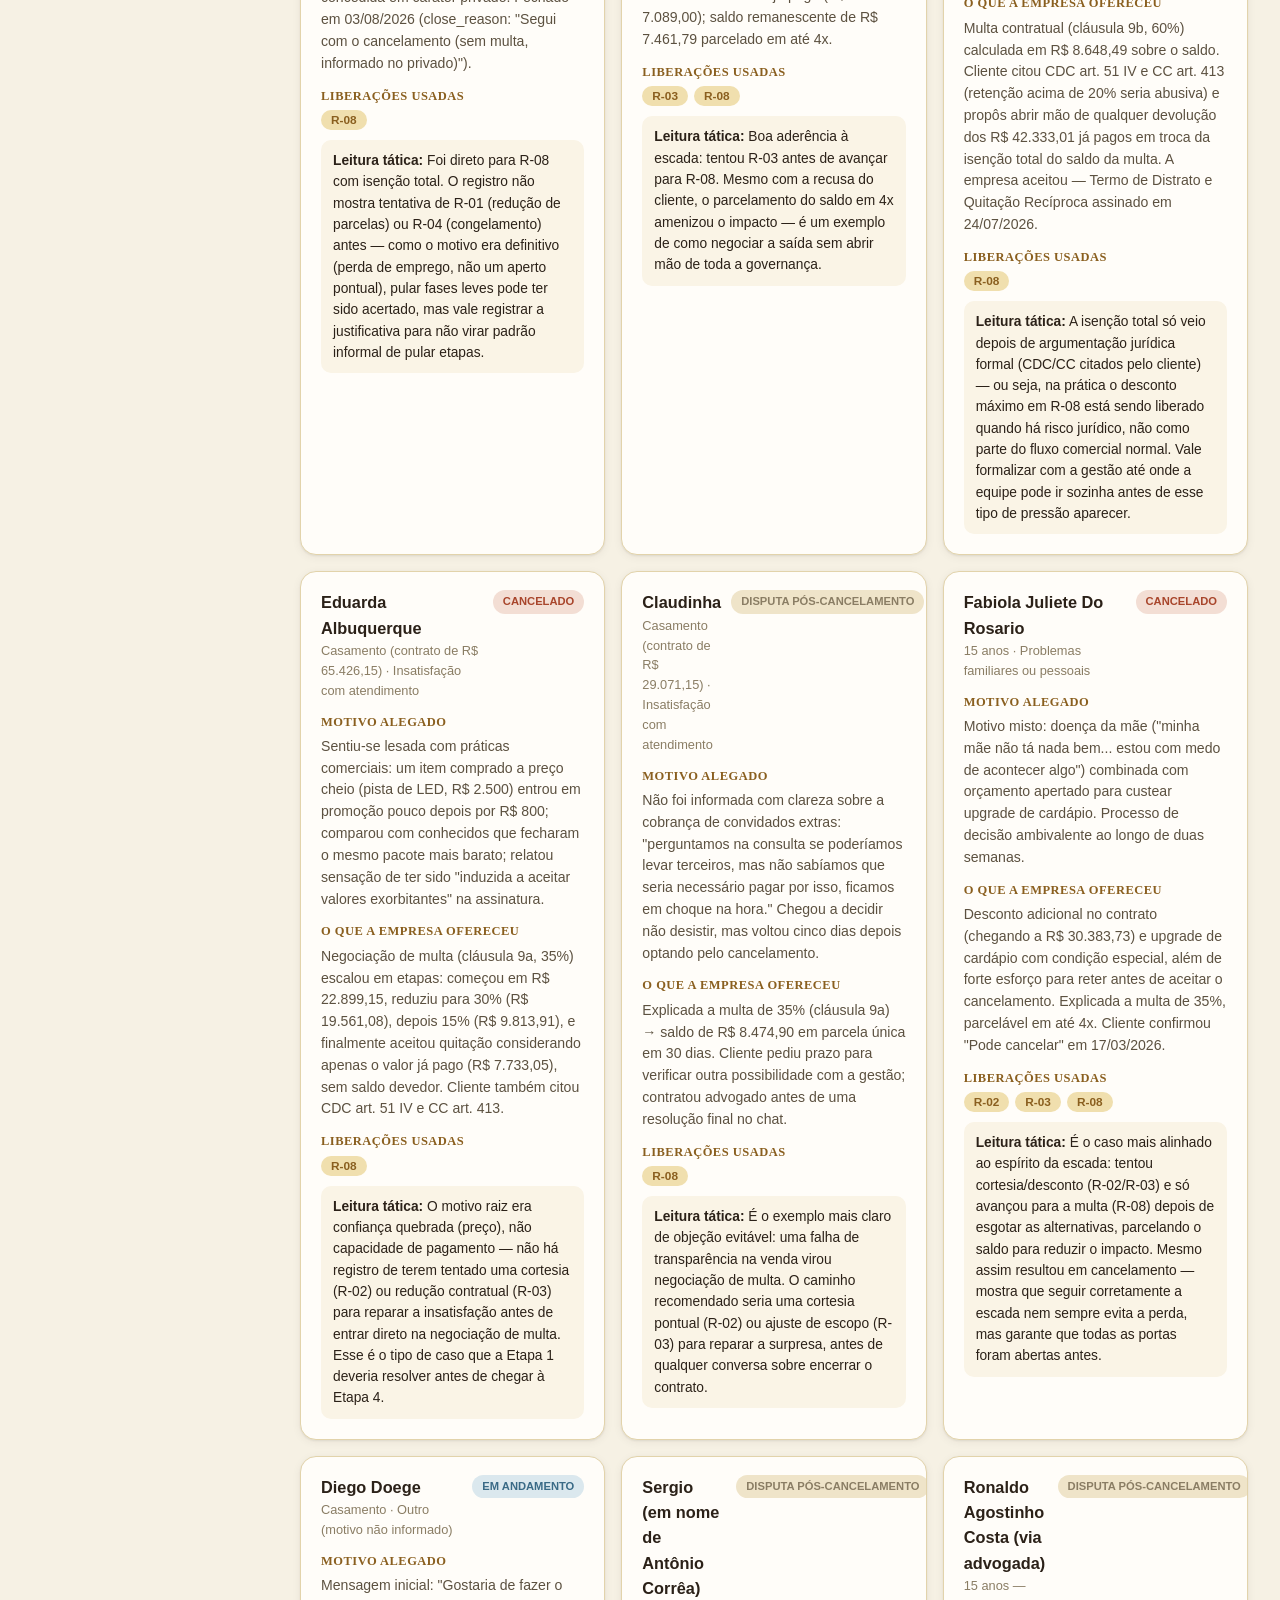
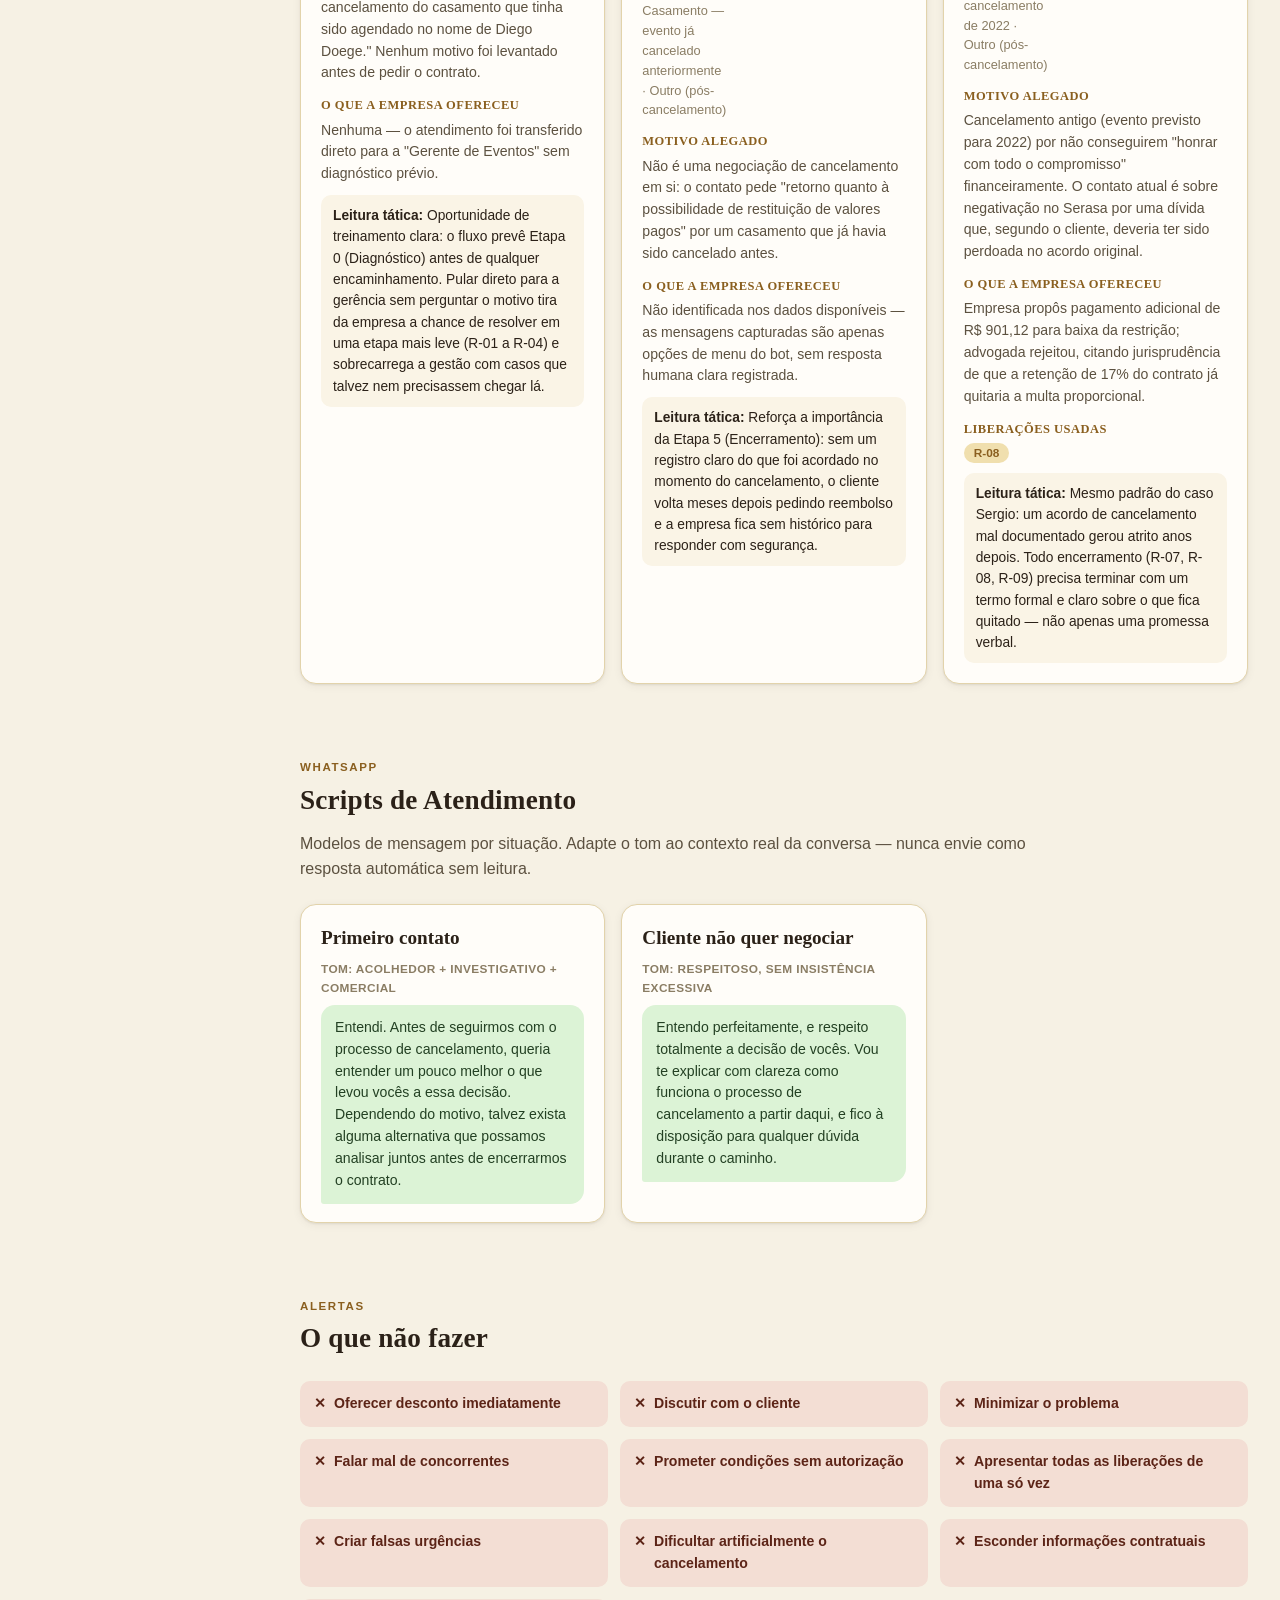
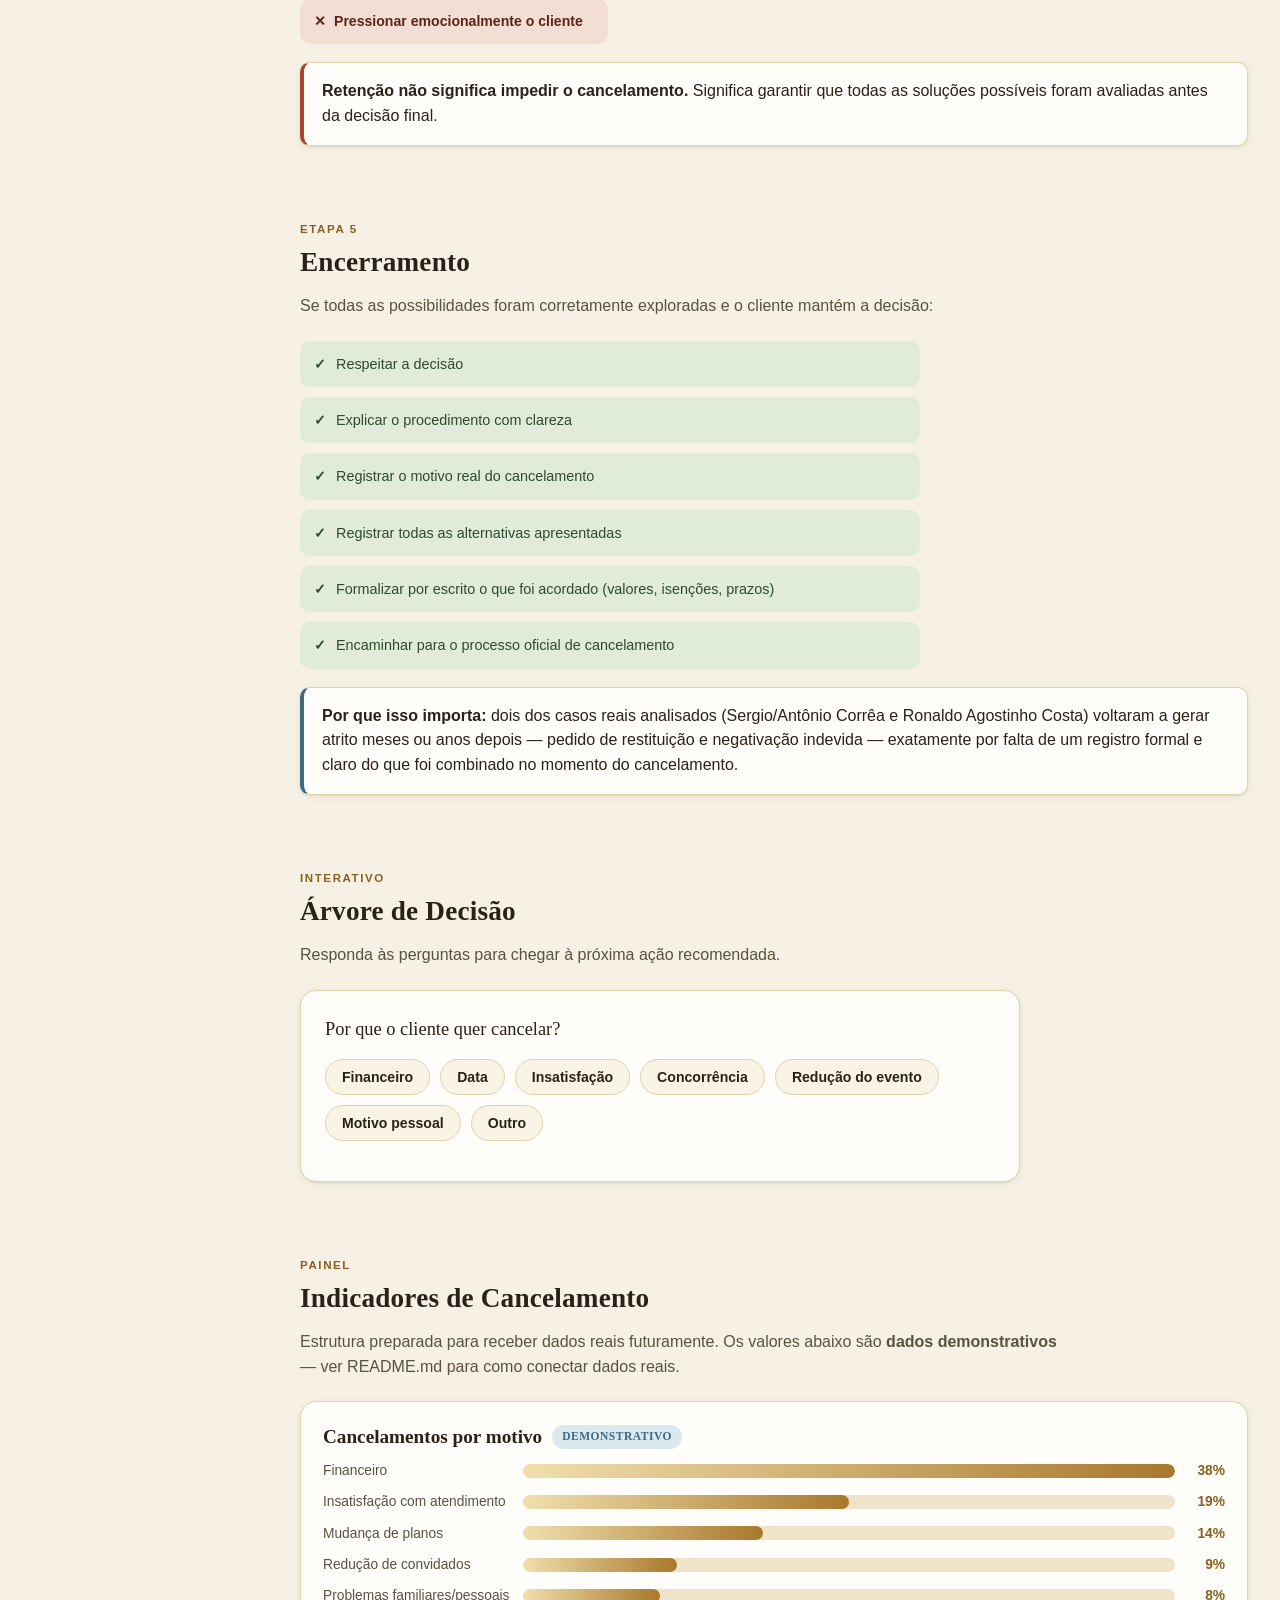
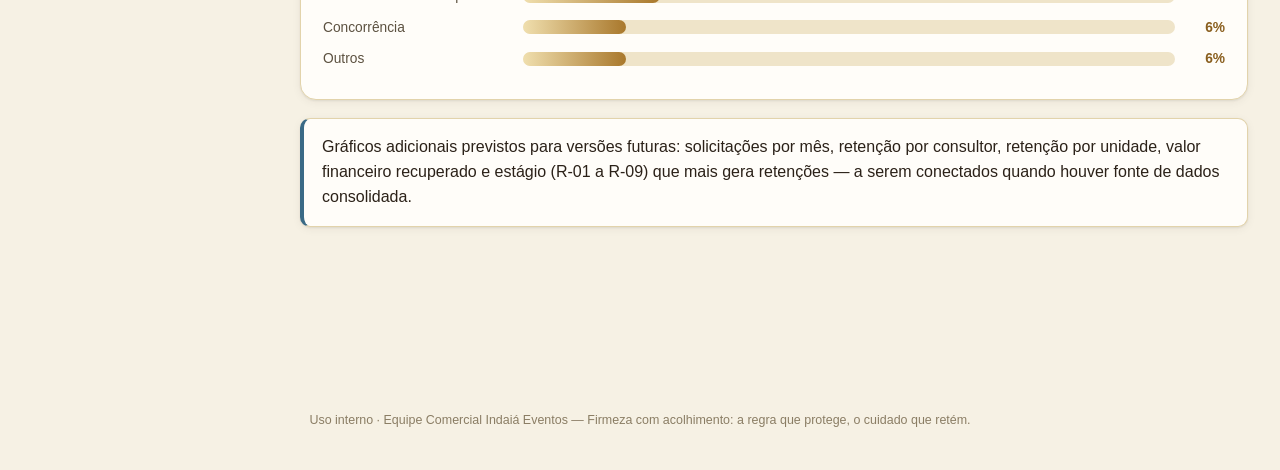
==== commit 39ebeb28: "Transforma a Visão Geral num buscador de motivo com texto pronto O consultor digita ou clica o motiv" ====
--- a/index.html
+++ b/index.html
@@ -41,42 +41,55 @@
 
   <main class="content">
 
-    <!-- 1. VISÃO GERAL -->
+    <!-- 1. VISÃO GERAL / BUSCA DE MOTIVO -->
     <section id="overview">
       <div class="section-head">
-        <span class="eyebrow">Visão Geral</span>
-        <h2>Antes de tratar o cancelamento como definitivo</h2>
-        <p>Antes de tratar o cancelamento como uma decisão definitiva, entenda o motivo, identifique a necessidade do cliente e percorra corretamente as etapas de retenção. Retenção não significa impedir o cancelamento — significa garantir que todas as soluções possíveis foram avaliadas antes da decisão final.</p>
-      </div>
-
-      <div class="flow">
-        <div class="flow-step">Solicitação de Cancelamento</div>
-        <div class="flow-arrow">↓</div>
-        <div class="flow-step">Entender o Motivo</div>
-        <div class="flow-arrow">↓</div>
-        <div class="flow-step">Diagnosticar o Problema Real</div>
-        <div class="flow-arrow">↓</div>
-        <div class="flow-step">Argumentar</div>
-        <div class="flow-arrow">↓</div>
-        <div class="flow-step">Apresentar Alternativas</div>
-        <div class="flow-arrow">↓</div>
-        <div class="flow-step">Utilizar Liberações Comerciais (R-01 → R-09)</div>
-        <div class="flow-arrow">↓</div>
-        <div class="flow-step">Retenção ou Cancelamento</div>
-      </div>
-
-      <h3 style="margin-top:34px">Indicadores <span class="pill pill-demo">dados demonstrativos</span></h3>
-      <div class="stat-grid">
-        <div class="stat-card"><div class="stat-value">128</div><div class="stat-label">Solicitações de cancelamento (mês)</div></div>
-        <div class="stat-card"><div class="stat-value">54</div><div class="stat-label">Clientes recuperados</div></div>
-        <div class="stat-card"><div class="stat-value">42%</div><div class="stat-label">Taxa de retenção</div></div>
-        <div class="stat-card"><div class="stat-value">Financeiro</div><div class="stat-label">Principal motivo de cancelamento</div></div>
-        <div class="stat-card"><div class="stat-value">R$ 186 mil</div><div class="stat-label">Valor financeiro preservado</div></div>
-        <div class="stat-card"><div class="stat-value">74</div><div class="stat-label">Cancelamentos efetivados</div></div>
-      </div>
-
-      <h3 style="margin-top:34px">Casos reais analisados neste playbook <span class="pill pill-real">dado real · Indaiá Chat</span></h3>
-      <div class="stat-grid" id="realCounts"></div>
+        <span class="eyebrow">Comece por aqui</span>
+        <h2>Qual é o motivo do cliente?</h2>
+        <p>Digite o motivo (ex.: <em>financeiro</em>, <em>concorrência</em>, <em>insatisfação</em>) ou clique numa opção abaixo. Vai aparecer na hora o texto pronto para usar com o cliente.</p>
+      </div>
+
+      <div class="topic-finder">
+        <div class="topic-search-wrap">
+          <input id="topicSearch" type="search" placeholder="Digite o motivo do cliente…" aria-label="Buscar motivo de cancelamento" autocomplete="off" />
+          <div id="topicSuggestions" class="topic-suggestions" hidden></div>
+        </div>
+        <div class="topic-chips" id="topicChips"></div>
+        <div class="topic-result" id="topicResult"></div>
+      </div>
+
+      <details class="overview-context">
+        <summary>Ver o fluxo completo e os indicadores do time ▾</summary>
+
+        <div class="flow" style="margin-top:20px">
+          <div class="flow-step">Solicitação de Cancelamento</div>
+          <div class="flow-arrow">↓</div>
+          <div class="flow-step">Entender o Motivo</div>
+          <div class="flow-arrow">↓</div>
+          <div class="flow-step">Diagnosticar o Problema Real</div>
+          <div class="flow-arrow">↓</div>
+          <div class="flow-step">Argumentar</div>
+          <div class="flow-arrow">↓</div>
+          <div class="flow-step">Apresentar Alternativas</div>
+          <div class="flow-arrow">↓</div>
+          <div class="flow-step">Utilizar Liberações Comerciais (R-01 → R-09)</div>
+          <div class="flow-arrow">↓</div>
+          <div class="flow-step">Retenção ou Cancelamento</div>
+        </div>
+
+        <h3 style="margin-top:34px">Indicadores <span class="pill pill-demo">dados demonstrativos</span></h3>
+        <div class="stat-grid">
+          <div class="stat-card"><div class="stat-value">128</div><div class="stat-label">Solicitações de cancelamento (mês)</div></div>
+          <div class="stat-card"><div class="stat-value">54</div><div class="stat-label">Clientes recuperados</div></div>
+          <div class="stat-card"><div class="stat-value">42%</div><div class="stat-label">Taxa de retenção</div></div>
+          <div class="stat-card"><div class="stat-value">Financeiro</div><div class="stat-label">Principal motivo de cancelamento</div></div>
+          <div class="stat-card"><div class="stat-value">R$ 186 mil</div><div class="stat-label">Valor financeiro preservado</div></div>
+          <div class="stat-card"><div class="stat-value">74</div><div class="stat-label">Cancelamentos efetivados</div></div>
+        </div>
+
+        <h3 style="margin-top:34px">Casos reais analisados neste playbook <span class="pill pill-real">dado real · Indaiá Chat</span></h3>
+        <div class="stat-grid" id="realCounts"></div>
+      </details>
     </section>
 
     <!-- 2. MOTIVOS DE CANCELAMENTO -->
--- a/style.css
+++ b/style.css
@@ -195,6 +195,122 @@
 .callout.info { border-left-color: var(--info); }
 .callout strong { color: var(--ink); }
 
+/* ---------- Topic finder (busca de motivo na página inicial) ---------- */
+.topic-finder { max-width: 760px; }
+
+.topic-search-wrap { position: relative; margin-bottom: 16px; }
+.topic-search-wrap input {
+  width: 100%;
+  padding: 16px 20px;
+  font-size: 1.05rem;
+  border-radius: var(--radius-lg);
+  border: 1px solid var(--border);
+  background: var(--surface);
+  box-shadow: var(--shadow);
+  color: var(--ink);
+}
+.topic-search-wrap input:focus { outline: none; border-color: var(--gold); box-shadow: 0 0 0 3px var(--gold-soft); }
+
+.topic-suggestions {
+  position: absolute;
+  top: calc(100% + 8px);
+  left: 0; right: 0;
+  background: var(--surface);
+  border: 1px solid var(--border);
+  border-radius: var(--radius-md);
+  box-shadow: var(--shadow-lift);
+  padding: 6px;
+  z-index: 20;
+}
+.topic-suggestion {
+  display: flex;
+  align-items: center;
+  gap: 8px;
+  width: 100%;
+  text-align: left;
+  padding: 9px 10px;
+  border: none;
+  background: none;
+  border-radius: var(--radius-sm);
+  font-size: .9rem;
+  font-weight: 600;
+  color: var(--ink);
+}
+.topic-suggestion:hover { background: var(--surface-2); }
+
+.topic-chips { display: flex; flex-wrap: wrap; gap: 8px; margin-bottom: 22px; }
+.topic-chip {
+  display: inline-flex;
+  align-items: center;
+  gap: 7px;
+  padding: 9px 15px;
+  border-radius: 999px;
+  border: 1px solid var(--border);
+  background: var(--surface);
+  font-size: .85rem;
+  font-weight: 600;
+  color: var(--ink-soft);
+}
+.topic-chip:hover { border-color: var(--gold); color: var(--ink); }
+.topic-chip.active { background: var(--gold-soft); border-color: var(--gold); color: var(--gold-strong); }
+
+.topic-result {
+  scroll-margin-top: calc(var(--topbar-h) + 14px);
+  display: none;
+  background: var(--surface);
+  border: 1px solid var(--gold-soft);
+  border-radius: var(--radius-lg);
+  box-shadow: var(--shadow-lift);
+  padding: 22px 24px;
+}
+.topic-result.show { display: block; animation: topic-in .18s ease; }
+@keyframes topic-in { from { opacity: 0; transform: translateY(6px); } to { opacity: 1; transform: translateY(0); } }
+.topic-result-head { display: flex; align-items: center; gap: 10px; margin-bottom: 4px; }
+.topic-result-head h3 { margin: 0; }
+.topic-result-desc { font-size: .92rem; }
+.topic-result h4 { font-size: .8rem; text-transform: uppercase; letter-spacing: .5px; color: var(--gold-strong); margin: 16px 0 6px; }
+.topic-perguntas { list-style: none; display: flex; flex-direction: column; gap: 5px; }
+.topic-perguntas li { font-size: .88rem; color: var(--ink-soft); padding-left: 16px; position: relative; }
+.topic-perguntas li::before { content: '›'; position: absolute; left: 2px; color: var(--gold); font-weight: 700; }
+.topic-result-links { display: flex; flex-wrap: wrap; gap: 16px; margin-top: 16px; padding-top: 14px; border-top: 1px solid var(--border-soft); }
+.topic-result-links a { font-size: .86rem; font-weight: 700; text-decoration: none; }
+.topic-result-links a:hover { text-decoration: underline; }
+
+.copy-btn {
+  border: 1px solid var(--border);
+  background: var(--surface-2);
+  border-radius: 999px;
+  padding: 3px 11px;
+  font-size: .72rem;
+  font-weight: 700;
+  color: var(--ink-soft);
+  flex-shrink: 0;
+}
+.copy-btn:hover { border-color: var(--gold); color: var(--gold-strong); }
+.copy-btn.copied { background: var(--success-soft); border-color: var(--success); color: var(--success); }
+
+/* ---------- Context accordion (fluxo completo / indicadores) ---------- */
+.overview-context {
+  margin-top: 36px;
+  border-top: 1px solid var(--border);
+  padding-top: 18px;
+}
+.overview-context summary {
+  cursor: pointer;
+  list-style: none;
+  font-weight: 700;
+  color: var(--gold-strong);
+  font-size: .92rem;
+}
+.overview-context summary::-webkit-details-marker { display: none; }
+.overview-context[open] summary { margin-bottom: 8px; }
+
+/* Highlight genérico usado por jumpToAndHighlight em qualquer card */
+.motivo-card.highlight, .caso-card.highlight, .script-card.highlight {
+  outline: 3px solid var(--gold);
+  outline-offset: 2px;
+}
+
 /* ---------- Flow diagram (overview) ---------- */
 .flow {
   display: flex;
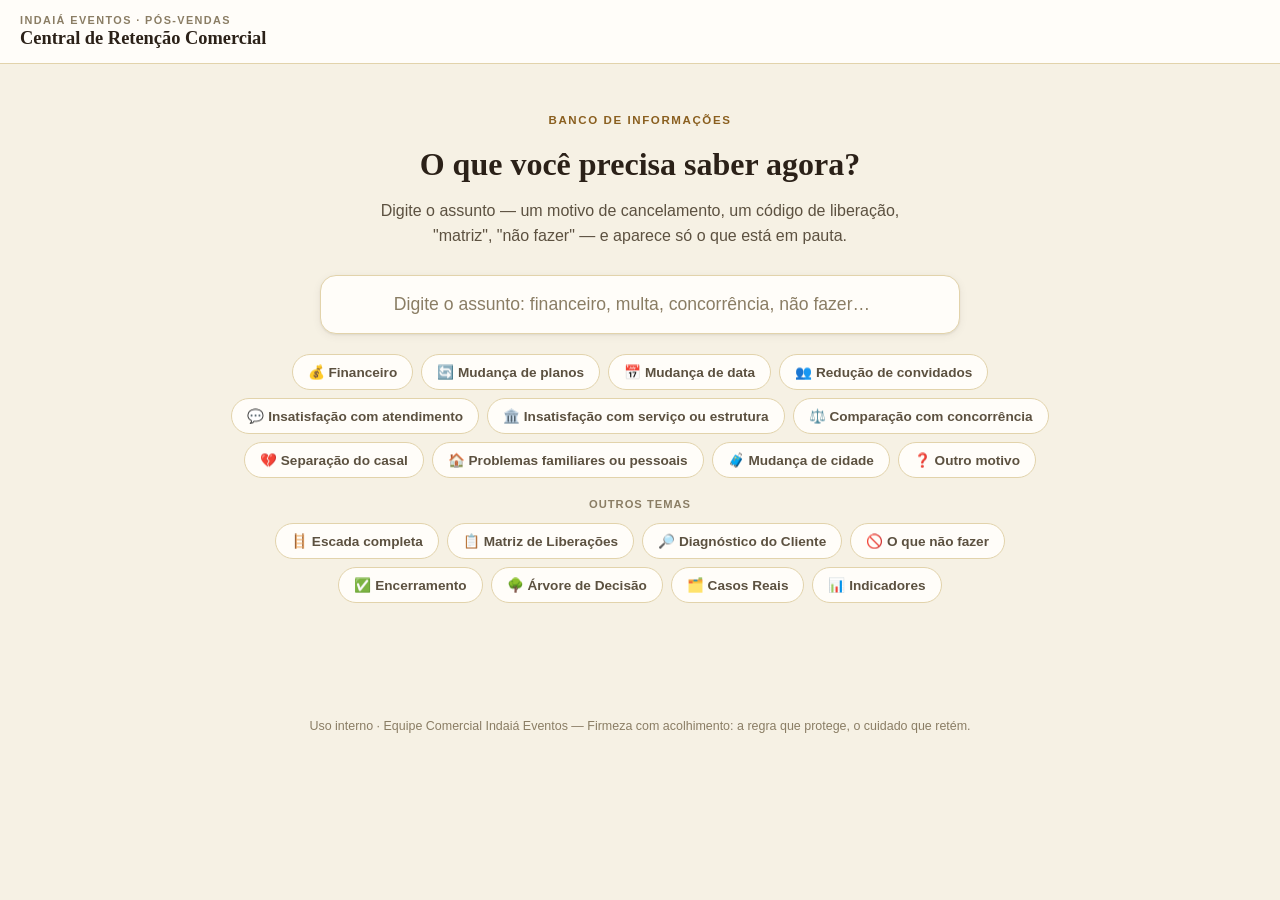
==== commit f83a9842: "Reconstrói o portal como um único banco de informações com busca Remove a barra lateral e as seções " ====
--- a/index.html
+++ b/index.html
@@ -4,237 +4,33 @@
 <meta charset="UTF-8" />
 <meta name="viewport" content="width=device-width, initial-scale=1.0" />
 <title>Central de Retenção Comercial · Indaiá Eventos</title>
-<meta name="description" content="Playbook interno de cancelamentos, argumentação e liberações comerciais — equipe de Pós-Vendas Indaiá Eventos." />
+<meta name="description" content="Banco de informações de pós-vendas — cancelamentos, argumentação e liberações comerciais. Equipe Indaiá Eventos." />
 <link rel="stylesheet" href="style.css" />
 </head>
 <body>
 
 <header class="topbar">
-  <button id="navToggle" class="nav-toggle" aria-label="Abrir menu">☰</button>
   <div class="brand">
     <span class="brand-eyebrow">Indaiá Eventos · Pós-Vendas</span>
     <span class="brand-title">Central de Retenção Comercial</span>
   </div>
-  <div class="search-wrap">
-    <input id="searchInput" type="search" placeholder="Buscar: financeiro, desconto, multa, gerente..." aria-label="Pesquisa rápida" autocomplete="off" />
-    <div id="searchResults" class="search-results" hidden></div>
-  </div>
 </header>
 
-<div class="layout">
-  <nav id="sideNav" class="sidenav" aria-label="Navegação principal">
-    <ul>
-      <li><a href="#overview">Visão Geral</a></li>
-      <li><a href="#motivos">Motivos de Cancelamento</a></li>
-      <li><a href="#diagnostico">Diagnóstico do Cliente</a></li>
-      <li><a href="#escada">Etapas de Retenção</a></li>
-      <li><a href="#matriz">Matriz de Liberações</a></li>
-      <li><a href="#casos">Casos Reais</a></li>
-      <li><a href="#scripts">Scripts de Atendimento</a></li>
-      <li><a href="#naofazer">O que não fazer</a></li>
-      <li><a href="#encerramento">Encerramento</a></li>
-      <li><a href="#arvore">Árvore de Decisão</a></li>
-      <li><a href="#indicadores">Indicadores</a></li>
-    </ul>
-  </nav>
-  <div id="navOverlay" class="nav-overlay"></div>
+<main class="search-home">
+  <div class="search-hero">
+    <span class="eyebrow">Banco de informações</span>
+    <h1>O que você precisa saber agora?</h1>
+    <p>Digite o assunto — um motivo de cancelamento, um código de liberação, "matriz", "não fazer" — e aparece só o que está em pauta.</p>
 
-  <main class="content">
+    <div class="master-search-wrap">
+      <input id="masterSearch" type="search" placeholder="Digite o assunto: financeiro, multa, concorrência, não fazer…" aria-label="Buscar no banco de informações" autocomplete="off" />
+    </div>
 
-    <!-- 1. VISÃO GERAL / BUSCA DE MOTIVO -->
-    <section id="overview">
-      <div class="section-head">
-        <span class="eyebrow">Comece por aqui</span>
-        <h2>Qual é o motivo do cliente?</h2>
-        <p>Digite o motivo (ex.: <em>financeiro</em>, <em>concorrência</em>, <em>insatisfação</em>) ou clique numa opção abaixo. Vai aparecer na hora o texto pronto para usar com o cliente.</p>
-      </div>
+    <div class="quick-chips" id="quickChips"></div>
+  </div>
 
-      <div class="topic-finder">
-        <div class="topic-search-wrap">
-          <input id="topicSearch" type="search" placeholder="Digite o motivo do cliente…" aria-label="Buscar motivo de cancelamento" autocomplete="off" />
-          <div id="topicSuggestions" class="topic-suggestions" hidden></div>
-        </div>
-        <div class="topic-chips" id="topicChips"></div>
-        <div class="topic-result" id="topicResult"></div>
-      </div>
-
-      <details class="overview-context">
-        <summary>Ver o fluxo completo e os indicadores do time ▾</summary>
-
-        <div class="flow" style="margin-top:20px">
-          <div class="flow-step">Solicitação de Cancelamento</div>
-          <div class="flow-arrow">↓</div>
-          <div class="flow-step">Entender o Motivo</div>
-          <div class="flow-arrow">↓</div>
-          <div class="flow-step">Diagnosticar o Problema Real</div>
-          <div class="flow-arrow">↓</div>
-          <div class="flow-step">Argumentar</div>
-          <div class="flow-arrow">↓</div>
-          <div class="flow-step">Apresentar Alternativas</div>
-          <div class="flow-arrow">↓</div>
-          <div class="flow-step">Utilizar Liberações Comerciais (R-01 → R-09)</div>
-          <div class="flow-arrow">↓</div>
-          <div class="flow-step">Retenção ou Cancelamento</div>
-        </div>
-
-        <h3 style="margin-top:34px">Indicadores <span class="pill pill-demo">dados demonstrativos</span></h3>
-        <div class="stat-grid">
-          <div class="stat-card"><div class="stat-value">128</div><div class="stat-label">Solicitações de cancelamento (mês)</div></div>
-          <div class="stat-card"><div class="stat-value">54</div><div class="stat-label">Clientes recuperados</div></div>
-          <div class="stat-card"><div class="stat-value">42%</div><div class="stat-label">Taxa de retenção</div></div>
-          <div class="stat-card"><div class="stat-value">Financeiro</div><div class="stat-label">Principal motivo de cancelamento</div></div>
-          <div class="stat-card"><div class="stat-value">R$ 186 mil</div><div class="stat-label">Valor financeiro preservado</div></div>
-          <div class="stat-card"><div class="stat-value">74</div><div class="stat-label">Cancelamentos efetivados</div></div>
-        </div>
-
-        <h3 style="margin-top:34px">Casos reais analisados neste playbook <span class="pill pill-real">dado real · Indaiá Chat</span></h3>
-        <div class="stat-grid" id="realCounts"></div>
-      </details>
-    </section>
-
-    <!-- 2. MOTIVOS DE CANCELAMENTO -->
-    <section id="motivos">
-      <div class="section-head">
-        <span class="eyebrow">Biblioteca de motivos</span>
-        <h2>Qual é o motivo do cancelamento?</h2>
-        <p>Clique em um motivo para abrir como identificar, o que perguntar, como argumentar, quais alternativas oferecer e quais erros evitar.</p>
-      </div>
-      <div class="card-grid" id="motivosGrid"></div>
-    </section>
-
-    <!-- 3. DIAGNÓSTICO -->
-    <section id="diagnostico">
-      <div class="section-head">
-        <span class="eyebrow">Antes de argumentar, diagnostique</span>
-        <h2>O consultor não deve apresentar desconto, condição especial ou alteração contratual antes de entender exatamente por que o cliente está considerando cancelar.</h2>
-      </div>
-      <ul class="checklist" id="diagnosticoChecklist"></ul>
-      <div class="key-question">
-        <p class="q">"Se conseguíssemos resolver este ponto, você teria interesse em permanecer conosco?"</p>
-        <p style="margin:0">Essa pergunta ajuda a identificar se o motivo apresentado é realmente o principal impeditivo — ou se existe algo mais por trás da solicitação.</p>
-      </div>
-    </section>
-
-    <!-- ESCADA / ETAPAS DE RETENÇÃO -->
-    <section id="escada">
-      <div class="section-head">
-        <span class="eyebrow">Cadência graduada · R-01 → R-09</span>
-        <h2>Etapas de Retenção</h2>
-        <p>Percorra a escada de cima para baixo; suba de nível apenas quando o passo anterior não bastar. Nunca começar a negociação pela maior concessão disponível.</p>
-      </div>
-
-      <div class="etapas-map" id="etapasMap"></div>
-      <div id="escadaList"></div>
-    </section>
-
-    <!-- MATRIZ DE LIBERAÇÕES -->
-    <section id="matriz">
-      <div class="section-head">
-        <span class="eyebrow">Governança</span>
-        <h2>Matriz de Liberações</h2>
-        <p>A alçada por cargo (Consultor / Supervisor / Gerente / Diretoria) ainda não foi confirmada pela gestão para cada liberação — está marcada como <strong>A DEFINIR</strong> até essa informação ser fornecida. Os pontos já sinalizados pelo manual como "conversar com a gestão" aparecem destacados.</p>
-      </div>
-      <div class="table-wrap">
-        <table class="matriz">
-          <thead>
-            <tr><th>Liberação</th><th>Fase</th><th>Intensidade</th><th>Alçada / observação</th></tr>
-          </thead>
-          <tbody id="matrizBody"></tbody>
-        </table>
-      </div>
-    </section>
-
-    <!-- CASOS REAIS -->
-    <section id="casos">
-      <div class="section-head">
-        <span class="eyebrow">Indaiá Chat · histórico real</span>
-        <h2>Casos Reais de Cancelamento</h2>
-        <p>Casos extraídos do histórico real de atendimento (uso interno da equipe comercial — não compartilhar externamente). Cada card mostra o motivo alegado, o que a empresa ofereceu, quais liberações da escada R-01→R-09 foram usadas e uma leitura tática de como o caso se encaixa (ou não) no fluxo correto.</p>
-      </div>
-      <div class="card-grid" id="casosGrid"></div>
-    </section>
-
-    <!-- SCRIPTS -->
-    <section id="scripts">
-      <div class="section-head">
-        <span class="eyebrow">WhatsApp</span>
-        <h2>Scripts de Atendimento</h2>
-        <p>Modelos de mensagem por situação. Adapte o tom ao contexto real da conversa — nunca envie como resposta automática sem leitura.</p>
-      </div>
-      <div class="card-grid" id="scriptsList"></div>
-    </section>
-
-    <!-- O QUE NÃO FAZER -->
-    <section id="naofazer">
-      <div class="section-head">
-        <span class="eyebrow">Alertas</span>
-        <h2>O que não fazer</h2>
-      </div>
-      <ul class="naofazer-grid">
-        <li>Oferecer desconto imediatamente</li>
-        <li>Discutir com o cliente</li>
-        <li>Minimizar o problema</li>
-        <li>Falar mal de concorrentes</li>
-        <li>Prometer condições sem autorização</li>
-        <li>Apresentar todas as liberações de uma só vez</li>
-        <li>Criar falsas urgências</li>
-        <li>Dificultar artificialmente o cancelamento</li>
-        <li>Esconder informações contratuais</li>
-        <li>Pressionar emocionalmente o cliente</li>
-      </ul>
-      <div class="callout danger" style="margin-top:18px">
-        <strong>Retenção não significa impedir o cancelamento.</strong> Significa garantir que todas as soluções possíveis foram avaliadas antes da decisão final.
-      </div>
-    </section>
-
-    <!-- ENCERRAMENTO -->
-    <section id="encerramento">
-      <div class="section-head">
-        <span class="eyebrow">Etapa 5</span>
-        <h2>Encerramento</h2>
-        <p>Se todas as possibilidades foram corretamente exploradas e o cliente mantém a decisão:</p>
-      </div>
-      <ul class="encerramento-list">
-        <li>Respeitar a decisão</li>
-        <li>Explicar o procedimento com clareza</li>
-        <li>Registrar o motivo real do cancelamento</li>
-        <li>Registrar todas as alternativas apresentadas</li>
-        <li>Formalizar por escrito o que foi acordado (valores, isenções, prazos)</li>
-        <li>Encaminhar para o processo oficial de cancelamento</li>
-      </ul>
-      <div class="callout info" style="margin-top:18px">
-        <strong>Por que isso importa:</strong> dois dos casos reais analisados (Sergio/Antônio Corrêa e Ronaldo Agostinho Costa) voltaram a gerar atrito meses ou anos depois — pedido de restituição e negativação indevida — exatamente por falta de um registro formal e claro do que foi combinado no momento do cancelamento.
-      </div>
-    </section>
-
-    <!-- ÁRVORE DE DECISÃO -->
-    <section id="arvore">
-      <div class="section-head">
-        <span class="eyebrow">Interativo</span>
-        <h2>Árvore de Decisão</h2>
-        <p>Responda às perguntas para chegar à próxima ação recomendada.</p>
-      </div>
-      <div class="arvore-box" id="arvoreRoot"></div>
-    </section>
-
-    <!-- INDICADORES -->
-    <section id="indicadores">
-      <div class="section-head">
-        <span class="eyebrow">Painel</span>
-        <h2>Indicadores de Cancelamento</h2>
-        <p>Estrutura preparada para receber dados reais futuramente. Os valores abaixo são <strong>dados demonstrativos</strong> — ver README.md para como conectar dados reais.</p>
-      </div>
-      <div class="indic-block">
-        <h3>Cancelamentos por motivo <span class="pill pill-demo">demonstrativo</span></h3>
-        <div id="indicDemo"></div>
-      </div>
-      <div class="callout info">
-        Gráficos adicionais previstos para versões futuras: solicitações por mês, retenção por consultor, retenção por unidade, valor financeiro recuperado e estágio (R-01 a R-09) que mais gera retenções — a serem conectados quando houver fonte de dados consolidada.
-      </div>
-    </section>
-
-  </main>
-</div>
+  <div id="searchResults" class="search-results-area"></div>
+</main>
 
 <button id="backToTop" class="back-to-top" aria-label="Voltar ao topo">↑</button>
 
--- a/style.css
+++ b/style.css
@@ -1,6 +1,7 @@
 /* ==========================================================================
    Central de Retenção Comercial — Indaiá Eventos
-   Design system: cream/gold, inspirado no Manual de Negociação R-09.
+   Banco de informações em formato de busca. Design system: cream/gold,
+   inspirado no Manual de Negociação R-09.
    ========================================================================== */
 
 :root {
@@ -29,8 +30,7 @@
   --shadow-lift: 0 10px 30px rgba(43, 33, 24, 0.12);
   --font-serif: Georgia, 'Iowan Old Style', 'Times New Roman', serif;
   --font-sans: -apple-system, BlinkMacSystemFont, 'Segoe UI', Inter, Roboto, sans-serif;
-  --sidenav-w: 268px;
-  --topbar-h: 68px;
+  --topbar-h: 64px;
 }
 
 * { box-sizing: border-box; }
@@ -46,7 +46,7 @@
 }
 
 h1, h2, h3, h4 { font-family: var(--font-serif); font-weight: 600; color: var(--ink); margin: 0 0 .4em; }
-h2 { font-size: 1.7rem; letter-spacing: .2px; }
+h1 { font-size: 2rem; }
 h3 { font-size: 1.2rem; }
 p { margin: 0 0 .8em; color: var(--ink-soft); }
 a { color: var(--gold-strong); }
@@ -63,109 +63,90 @@
 
 /* ---------- Topbar ---------- */
 .topbar {
-  position: sticky;
-  top: 0;
-  z-index: 40;
   height: var(--topbar-h);
   display: flex;
   align-items: center;
-  gap: 16px;
   padding: 0 20px;
   background: var(--surface);
   border-bottom: 1px solid var(--border);
 }
-
-.nav-toggle {
-  display: none;
-  width: 40px; height: 40px;
-  border-radius: var(--radius-sm);
-  border: 1px solid var(--border);
-  background: var(--surface-2);
-  font-size: 1.1rem;
-}
-
 .brand { display: flex; flex-direction: column; line-height: 1.2; }
 .brand-eyebrow { font-size: .68rem; text-transform: uppercase; letter-spacing: 1.4px; color: var(--ink-faint); font-weight: 700; }
 .brand-title { font-family: var(--font-serif); font-size: 1.15rem; font-weight: 700; }
 
-.search-wrap { position: relative; margin-left: auto; width: min(360px, 42vw); }
-.search-wrap input {
+/* ---------- Search home ---------- */
+.search-home { max-width: 880px; margin: 0 auto; padding: 48px 24px 80px; }
+
+.search-hero { text-align: center; margin-bottom: 34px; }
+.search-hero .eyebrow { display: block; margin-bottom: 10px; }
+.search-hero h1 { margin-bottom: 10px; }
+.search-hero > p { max-width: 560px; margin: 0 auto 26px; font-size: 1rem; }
+
+.master-search-wrap { max-width: 640px; margin: 0 auto 20px; }
+.master-search-wrap input {
   width: 100%;
-  padding: 10px 14px;
+  padding: 18px 24px;
+  font-size: 1.1rem;
+  border-radius: var(--radius-lg);
+  border: 1px solid var(--border);
+  background: var(--surface);
+  box-shadow: var(--shadow);
+  color: var(--ink);
+  text-align: center;
+}
+.master-search-wrap input::placeholder { color: var(--ink-faint); }
+.master-search-wrap input:focus { outline: none; border-color: var(--gold); box-shadow: 0 0 0 3px var(--gold-soft); text-align: left; }
+
+.quick-chips { display: flex; flex-wrap: wrap; justify-content: center; gap: 8px; }
+.chip-divider {
+  width: 100%;
+  text-align: center;
+  font-size: .7rem;
+  text-transform: uppercase;
+  letter-spacing: 1px;
+  font-weight: 700;
+  color: var(--ink-faint);
+  margin: 10px 0 2px;
+}
+.quick-chip {
+  display: inline-flex;
+  align-items: center;
+  gap: 6px;
+  padding: 9px 15px;
   border-radius: 999px;
   border: 1px solid var(--border);
-  background: var(--surface-2);
-  font-size: .88rem;
-  color: var(--ink);
-}
-.search-wrap input:focus { outline: 2px solid var(--gold-soft); border-color: var(--gold); }
-
-.search-results {
-  position: absolute;
-  top: calc(100% + 8px);
-  left: 0; right: 0;
-  background: var(--surface);
-  border: 1px solid var(--border);
-  border-radius: var(--radius-md);
-  box-shadow: var(--shadow-lift);
-  max-height: 60vh;
-  overflow-y: auto;
-  padding: 6px;
-  z-index: 50;
-}
-.search-results a {
-  display: block;
-  text-decoration: none;
-  padding: 9px 10px;
-  border-radius: var(--radius-sm);
-  color: var(--ink);
-}
-.search-results a:hover, .search-results a:focus { background: var(--surface-2); }
-.search-results .sr-tag { font-size: .68rem; text-transform: uppercase; letter-spacing: .6px; color: var(--gold-strong); font-weight: 700; }
-.search-results .sr-title { font-weight: 600; font-size: .9rem; }
-.search-results .sr-empty { padding: 14px 10px; color: var(--ink-faint); font-size: .88rem; }
-
-/* ---------- Layout ---------- */
-.layout { display: flex; align-items: flex-start; max-width: 1360px; margin: 0 auto; }
-
-.sidenav {
-  position: sticky;
-  top: var(--topbar-h);
-  height: calc(100vh - var(--topbar-h));
-  width: var(--sidenav-w);
-  flex: 0 0 var(--sidenav-w);
-  overflow-y: auto;
-  padding: 22px 14px 40px;
-  border-right: 1px solid var(--border);
-}
-.sidenav ul { list-style: none; display: flex; flex-direction: column; gap: 2px; }
-.sidenav a {
-  display: flex;
-  align-items: center;
-  gap: 10px;
-  padding: 10px 14px;
-  border-radius: var(--radius-sm);
-  text-decoration: none;
+  background: var(--surface);
+  font-size: .85rem;
+  font-weight: 600;
   color: var(--ink-soft);
-  font-size: .92rem;
-  font-weight: 500;
-  border-left: 3px solid transparent;
-}
-.sidenav a:hover { background: var(--surface-2); color: var(--ink); }
-.sidenav a.active { background: var(--gold-soft); color: var(--gold-strong); border-left-color: var(--gold-strong); font-weight: 700; }
-
-.nav-overlay {
-  display: none;
-  position: fixed; inset: 0;
-  background: rgba(43,33,24,.4);
-  z-index: 39;
-}
-
-.content { flex: 1 1 auto; min-width: 0; padding: 28px 32px 80px; }
-
-section { scroll-margin-top: calc(var(--topbar-h) + 14px); padding-top: 6px; margin-bottom: 64px; }
-section .section-head { max-width: 760px; margin-bottom: 22px; }
-section .section-head p { font-size: 1rem; }
+}
+.quick-chip:hover { border-color: var(--gold); color: var(--ink); }
+.quick-chip.active { background: var(--gold-soft); border-color: var(--gold); color: var(--gold-strong); }
+
+/* ---------- Search results ---------- */
+.search-results-area { display: none; margin-top: 36px; }
+.search-results-area.show { display: block; }
+
+.no-results {
+  text-align: center;
+  padding: 30px 20px;
+  color: var(--ink-faint);
+  font-size: .94rem;
+  background: var(--surface);
+  border: 1px dashed var(--border);
+  border-radius: var(--radius-lg);
+}
+
+.result-block { margin-bottom: 26px; animation: result-in .16s ease; }
+@keyframes result-in { from { opacity: 0; transform: translateY(6px); } to { opacity: 1; transform: translateY(0); } }
+.result-type {
+  font-size: .72rem;
+  text-transform: uppercase;
+  letter-spacing: 1px;
+  font-weight: 700;
+  color: var(--gold-strong);
+  margin-bottom: 8px;
+}
 
 .pill {
   display: inline-flex;
@@ -195,87 +176,6 @@
 .callout.info { border-left-color: var(--info); }
 .callout strong { color: var(--ink); }
 
-/* ---------- Topic finder (busca de motivo na página inicial) ---------- */
-.topic-finder { max-width: 760px; }
-
-.topic-search-wrap { position: relative; margin-bottom: 16px; }
-.topic-search-wrap input {
-  width: 100%;
-  padding: 16px 20px;
-  font-size: 1.05rem;
-  border-radius: var(--radius-lg);
-  border: 1px solid var(--border);
-  background: var(--surface);
-  box-shadow: var(--shadow);
-  color: var(--ink);
-}
-.topic-search-wrap input:focus { outline: none; border-color: var(--gold); box-shadow: 0 0 0 3px var(--gold-soft); }
-
-.topic-suggestions {
-  position: absolute;
-  top: calc(100% + 8px);
-  left: 0; right: 0;
-  background: var(--surface);
-  border: 1px solid var(--border);
-  border-radius: var(--radius-md);
-  box-shadow: var(--shadow-lift);
-  padding: 6px;
-  z-index: 20;
-}
-.topic-suggestion {
-  display: flex;
-  align-items: center;
-  gap: 8px;
-  width: 100%;
-  text-align: left;
-  padding: 9px 10px;
-  border: none;
-  background: none;
-  border-radius: var(--radius-sm);
-  font-size: .9rem;
-  font-weight: 600;
-  color: var(--ink);
-}
-.topic-suggestion:hover { background: var(--surface-2); }
-
-.topic-chips { display: flex; flex-wrap: wrap; gap: 8px; margin-bottom: 22px; }
-.topic-chip {
-  display: inline-flex;
-  align-items: center;
-  gap: 7px;
-  padding: 9px 15px;
-  border-radius: 999px;
-  border: 1px solid var(--border);
-  background: var(--surface);
-  font-size: .85rem;
-  font-weight: 600;
-  color: var(--ink-soft);
-}
-.topic-chip:hover { border-color: var(--gold); color: var(--ink); }
-.topic-chip.active { background: var(--gold-soft); border-color: var(--gold); color: var(--gold-strong); }
-
-.topic-result {
-  scroll-margin-top: calc(var(--topbar-h) + 14px);
-  display: none;
-  background: var(--surface);
-  border: 1px solid var(--gold-soft);
-  border-radius: var(--radius-lg);
-  box-shadow: var(--shadow-lift);
-  padding: 22px 24px;
-}
-.topic-result.show { display: block; animation: topic-in .18s ease; }
-@keyframes topic-in { from { opacity: 0; transform: translateY(6px); } to { opacity: 1; transform: translateY(0); } }
-.topic-result-head { display: flex; align-items: center; gap: 10px; margin-bottom: 4px; }
-.topic-result-head h3 { margin: 0; }
-.topic-result-desc { font-size: .92rem; }
-.topic-result h4 { font-size: .8rem; text-transform: uppercase; letter-spacing: .5px; color: var(--gold-strong); margin: 16px 0 6px; }
-.topic-perguntas { list-style: none; display: flex; flex-direction: column; gap: 5px; }
-.topic-perguntas li { font-size: .88rem; color: var(--ink-soft); padding-left: 16px; position: relative; }
-.topic-perguntas li::before { content: '›'; position: absolute; left: 2px; color: var(--gold); font-weight: 700; }
-.topic-result-links { display: flex; flex-wrap: wrap; gap: 16px; margin-top: 16px; padding-top: 14px; border-top: 1px solid var(--border-soft); }
-.topic-result-links a { font-size: .86rem; font-weight: 700; text-decoration: none; }
-.topic-result-links a:hover { text-decoration: underline; }
-
 .copy-btn {
   border: 1px solid var(--border);
   background: var(--surface-2);
@@ -289,63 +189,7 @@
 .copy-btn:hover { border-color: var(--gold); color: var(--gold-strong); }
 .copy-btn.copied { background: var(--success-soft); border-color: var(--success); color: var(--success); }
 
-/* ---------- Context accordion (fluxo completo / indicadores) ---------- */
-.overview-context {
-  margin-top: 36px;
-  border-top: 1px solid var(--border);
-  padding-top: 18px;
-}
-.overview-context summary {
-  cursor: pointer;
-  list-style: none;
-  font-weight: 700;
-  color: var(--gold-strong);
-  font-size: .92rem;
-}
-.overview-context summary::-webkit-details-marker { display: none; }
-.overview-context[open] summary { margin-bottom: 8px; }
-
-/* Highlight genérico usado por jumpToAndHighlight em qualquer card */
-.motivo-card.highlight, .caso-card.highlight, .script-card.highlight {
-  outline: 3px solid var(--gold);
-  outline-offset: 2px;
-}
-
-/* ---------- Flow diagram (overview) ---------- */
-.flow {
-  display: flex;
-  flex-direction: column;
-  gap: 0;
-  max-width: 520px;
-}
-.flow-step {
-  background: var(--surface);
-  border: 1px solid var(--border);
-  border-radius: var(--radius-md);
-  padding: 12px 16px;
-  font-weight: 700;
-  font-size: .88rem;
-  box-shadow: var(--shadow);
-}
-.flow-arrow { text-align: center; color: var(--gold-strong); font-size: 1.1rem; padding: 4px 0; }
-
-.stat-grid {
-  display: grid;
-  grid-template-columns: repeat(auto-fit, minmax(190px, 1fr));
-  gap: 14px;
-  margin-top: 26px;
-}
-.stat-card {
-  background: var(--surface);
-  border: 1px solid var(--border);
-  border-radius: var(--radius-md);
-  padding: 16px 18px;
-  box-shadow: var(--shadow);
-}
-.stat-card .stat-value { font-family: var(--font-serif); font-size: 1.6rem; font-weight: 700; color: var(--gold-strong); }
-.stat-card .stat-label { font-size: .82rem; color: var(--ink-soft); margin-top: 2px; }
-
-/* ---------- Grids / cards ---------- */
+/* ---------- Cards genéricos ---------- */
 .card-grid { display: grid; grid-template-columns: repeat(auto-fill, minmax(270px, 1fr)); gap: 16px; }
 
 .card {
@@ -354,35 +198,23 @@
   border-radius: var(--radius-lg);
   box-shadow: var(--shadow);
   overflow: hidden;
-  transition: box-shadow .15s ease, transform .15s ease;
-}
-.card:hover { box-shadow: var(--shadow-lift); }
-
-.motivo-card summary {
-  list-style: none;
-  cursor: pointer;
-  padding: 18px 18px 16px;
-  display: flex;
-  flex-direction: column;
-  gap: 6px;
-}
-.motivo-card summary::-webkit-details-marker { display: none; }
-.motivo-card .m-icon { font-size: 1.4rem; }
-.motivo-card summary .m-title { font-weight: 700; font-size: 1.02rem; }
-.motivo-card summary .m-desc { font-size: .86rem; color: var(--ink-soft); }
-.motivo-card .m-toggle { margin-left: auto; font-size: .78rem; color: var(--gold-strong); font-weight: 700; }
-.motivo-card[open] { box-shadow: var(--shadow-lift); }
-.motivo-card summary { position: relative; }
-.motivo-card .m-caret { position: absolute; right: 18px; top: 20px; transition: transform .15s; color: var(--ink-faint); }
-.motivo-card[open] .m-caret { transform: rotate(180deg); }
-
-.motivo-body { padding: 0 18px 20px; border-top: 1px solid var(--border-soft); }
-.motivo-body h4 { font-size: .82rem; text-transform: uppercase; letter-spacing: .5px; color: var(--gold-strong); margin: 16px 0 6px; }
-.motivo-body ul { list-style: none; display: flex; flex-direction: column; gap: 6px; }
-.motivo-body li { font-size: .88rem; padding-left: 18px; position: relative; color: var(--ink-soft); }
-.motivo-body li::before { content: '›'; position: absolute; left: 2px; color: var(--gold); font-weight: 700; }
-.motivo-body .m-linkcase { display: inline-block; margin-top: 10px; font-size: .84rem; font-weight: 700; }
-.motivo-body .m-nocase { font-size: .82rem; color: var(--ink-faint); font-style: italic; }
+  padding: 22px 24px;
+}
+
+.bundle-card { padding: 24px 26px; }
+
+/* ---------- Resultado de motivo ---------- */
+.motivo-result .topic-result-head { display: flex; align-items: center; gap: 10px; margin-bottom: 4px; }
+.topic-result-head h3 { margin: 0; }
+.topic-result-desc { font-size: .95rem; }
+.motivo-result h4, .bundle-card h4 { font-size: .8rem; text-transform: uppercase; letter-spacing: .5px; color: var(--gold-strong); margin: 16px 0 6px; }
+.topic-perguntas { list-style: none; display: flex; flex-direction: column; gap: 5px; }
+.topic-perguntas li { font-size: .88rem; color: var(--ink-soft); padding-left: 16px; position: relative; }
+.topic-perguntas li::before { content: '›'; position: absolute; left: 2px; color: var(--gold); font-weight: 700; }
+.motivo-result ul:not(.topic-perguntas):not(.caso-rcodes) { list-style: none; display: flex; flex-direction: column; gap: 6px; }
+.motivo-result ul:not(.topic-perguntas):not(.caso-rcodes) li { font-size: .88rem; padding-left: 18px; position: relative; color: var(--ink-soft); }
+.motivo-result ul:not(.topic-perguntas):not(.caso-rcodes) li::before { content: '›'; position: absolute; left: 2px; color: var(--gold); font-weight: 700; }
+.m-nocase { font-size: .86rem; color: var(--ink-faint); font-style: italic; }
 
 /* ---------- Checklist (diagnóstico) ---------- */
 .checklist { display: flex; flex-direction: column; gap: 10px; max-width: 640px; }
@@ -390,8 +222,8 @@
   display: flex;
   gap: 10px;
   align-items: flex-start;
-  background: var(--surface);
-  border: 1px solid var(--border);
+  background: var(--surface-2);
+  border: 1px solid var(--border-soft);
   border-radius: var(--radius-md);
   padding: 12px 14px;
   font-size: .92rem;
@@ -419,20 +251,19 @@
   align-items: center;
   gap: 10px;
 }
+.fase-label:first-child { margin-top: 6px; }
 .fase-label::after { content: ''; flex: 1; border-top: 1px dashed var(--border); }
 
 .rcard {
-  background: var(--surface);
-  border: 1px solid var(--border);
+  background: var(--surface-2);
+  border: 1px solid var(--border-soft);
   border-radius: var(--radius-lg);
-  box-shadow: var(--shadow);
   padding: 18px 20px;
   margin-bottom: 14px;
   display: grid;
   grid-template-columns: 46px 1fr;
   gap: 14px;
 }
-.rcard.highlight { outline: 3px solid var(--gold); outline-offset: 2px; }
 .rcard .r-num {
   width: 46px; height: 46px;
   border-radius: 50%;
@@ -451,7 +282,7 @@
 .rcard li::before { content: '•'; position: absolute; left: 2px; color: var(--gold); }
 .rcard .r-table { display: flex; flex-wrap: wrap; gap: 8px; margin: 8px 0; }
 .rcard .r-table span {
-  background: var(--surface-2); border: 1px solid var(--border-soft);
+  background: var(--surface); border: 1px solid var(--border-soft);
   border-radius: 999px; padding: 4px 12px; font-size: .8rem;
 }
 .rcard .r-table b { color: var(--gold-strong); }
@@ -462,20 +293,14 @@
   background: var(--danger-soft); padding: 5px 11px; border-radius: 999px;
 }
 
-/* ---------- Etapas mini overview ---------- */
-.etapas-map { display: grid; grid-template-columns: repeat(auto-fit, minmax(190px,1fr)); gap: 12px; margin-bottom: 30px; }
-.etapa-mini { background: var(--surface); border: 1px solid var(--border); border-radius: var(--radius-md); padding: 14px 16px; box-shadow: var(--shadow); }
-.etapa-mini .e-num { font-family: var(--font-serif); color: var(--gold-strong); font-weight: 700; }
-.etapa-mini .e-title { font-weight: 700; margin: 2px 0 4px; }
-.etapa-mini .e-r { font-size: .78rem; color: var(--ink-faint); }
+.inline-rstep-slot:not(:empty) { margin-top: 12px; }
 
 /* ---------- Matriz ---------- */
 .table-wrap { overflow-x: auto; border: 1px solid var(--border); border-radius: var(--radius-lg); box-shadow: var(--shadow); }
-table.matriz { border-collapse: collapse; width: 100%; min-width: 760px; background: var(--surface); }
+table.matriz { border-collapse: collapse; width: 100%; min-width: 700px; background: var(--surface); }
 table.matriz th, table.matriz td { padding: 12px 14px; border-bottom: 1px solid var(--border-soft); text-align: left; font-size: .88rem; }
-table.matriz thead th { background: var(--surface-2); font-size: .74rem; text-transform: uppercase; letter-spacing: .5px; color: var(--ink-faint); position: sticky; top: 0; }
+table.matriz thead th { background: var(--surface-2); font-size: .74rem; text-transform: uppercase; letter-spacing: .5px; color: var(--ink-faint); }
 table.matriz tbody tr:hover { background: var(--surface-2); }
-table.matriz td.center { text-align: center; }
 .badge-definir { display: inline-block; font-size: .72rem; font-weight: 700; color: var(--ink-faint); background: var(--bg-alt); padding: 3px 9px; border-radius: 999px; }
 .badge-flag { display: inline-block; font-size: .72rem; font-weight: 700; color: var(--danger); background: var(--danger-soft); padding: 3px 9px; border-radius: 999px; }
 
@@ -495,10 +320,11 @@
   font-size: .74rem; font-weight: 700; padding: 3px 10px; border-radius: 999px;
   background: var(--gold-soft); color: var(--gold-strong); text-decoration: none; border: none; cursor: pointer;
 }
+.rcode-chip:disabled { opacity: .55; cursor: default; }
+.rcode-chip.active { background: var(--gold-strong); color: #fff; }
 .caso-tatica { background: var(--surface-2); border-radius: var(--radius-md); padding: 10px 12px; margin-top: 10px; font-size: .86rem; }
 
 /* ---------- Scripts ---------- */
-.script-card { padding: 18px 20px; }
 .script-card .s-tom { font-size: .74rem; text-transform: uppercase; letter-spacing: .4px; color: var(--ink-faint); margin-bottom: 8px; font-weight: 700; }
 .whats-bubble {
   background: #dcf3d6;
@@ -530,15 +356,15 @@
 .encerramento-list li::before { content: '✓'; font-weight: 900; }
 
 /* ---------- Árvore de decisão ---------- */
-.arvore-box { background: var(--surface); border: 1px solid var(--border); border-radius: var(--radius-lg); box-shadow: var(--shadow); padding: 24px; max-width: 720px; }
-.arvore-pergunta { font-family: var(--font-serif); font-size: 1.15rem; margin-bottom: 16px; }
+.arvore-box { background: var(--surface-2); border: 1px solid var(--border-soft); border-radius: var(--radius-lg); padding: 22px; margin-top: 10px; }
+.arvore-pergunta { font-family: var(--font-serif); font-size: 1.1rem; margin-bottom: 16px; }
 .arvore-opcoes { display: flex; flex-wrap: wrap; gap: 10px; margin-bottom: 16px; }
 .arvore-opcoes button {
-  background: var(--surface-2); border: 1px solid var(--border); border-radius: 999px;
+  background: var(--surface); border: 1px solid var(--border); border-radius: 999px;
   padding: 9px 16px; font-size: .88rem; font-weight: 600; color: var(--ink);
 }
 .arvore-opcoes button:hover, .arvore-opcoes button.chosen { background: var(--gold-soft); border-color: var(--gold); color: var(--gold-strong); }
-.arvore-resultado { background: var(--surface-2); border-radius: var(--radius-md); padding: 14px 16px; font-size: .9rem; display:none; }
+.arvore-resultado { background: var(--surface); border-radius: var(--radius-md); padding: 14px 16px; font-size: .9rem; display:none; }
 .arvore-resultado.show { display: block; }
 .arvore-resultado strong { color: var(--gold-strong); }
 .arvore-restart { margin-top: 12px; font-size: .82rem; background:none; border:none; color: var(--gold-strong); font-weight: 700; text-decoration: underline; padding: 0; }
@@ -549,8 +375,20 @@
 .bar-track { flex: 1; background: var(--bg-alt); border-radius: 999px; height: 14px; overflow: hidden; }
 .bar-fill { height: 100%; background: linear-gradient(90deg, var(--gold-soft), var(--gold)); border-radius: 999px; }
 .bar-value { width: 40px; text-align: right; font-weight: 700; color: var(--gold-strong); }
-.indic-block { background: var(--surface); border: 1px solid var(--border); border-radius: var(--radius-lg); padding: 20px 22px; box-shadow: var(--shadow); margin-bottom: 18px; }
-.indic-block h3 { display: flex; align-items: center; gap: 10px; }
+
+.stat-grid {
+  display: grid;
+  grid-template-columns: repeat(auto-fit, minmax(180px, 1fr));
+  gap: 14px;
+}
+.stat-card {
+  background: var(--surface-2);
+  border: 1px solid var(--border-soft);
+  border-radius: var(--radius-md);
+  padding: 16px 18px;
+}
+.stat-card .stat-value { font-family: var(--font-serif); font-size: 1.5rem; font-weight: 700; color: var(--gold-strong); }
+.stat-card .stat-label { font-size: .8rem; color: var(--ink-soft); margin-top: 2px; }
 
 /* ---------- Back to top ---------- */
 .back-to-top {
@@ -565,40 +403,15 @@
 .back-to-top:hover { transform: translateY(-2px); }
 
 /* ---------- Footer note ---------- */
-.footer-note { max-width: 900px; margin: 40px auto 0; text-align: center; font-size: .78rem; color: var(--ink-faint); padding: 0 20px 40px; }
+.footer-note { max-width: 900px; margin: 0 auto; text-align: center; font-size: .78rem; color: var(--ink-faint); padding: 0 20px 40px; }
 
 /* ---------- Responsive ---------- */
-@media (max-width: 980px) {
-  .nav-toggle { display: inline-flex; align-items: center; justify-content: center; }
-  .search-wrap { width: min(220px, 50vw); }
-  .sidenav {
-    position: fixed; left: 0; top: var(--topbar-h);
-    height: calc(100vh - var(--topbar-h));
-    transform: translateX(-105%);
-    background: var(--surface);
-    transition: transform .22s ease;
-    z-index: 41;
-    box-shadow: var(--shadow-lift);
-  }
-  .sidenav.open { transform: translateX(0); }
-  .nav-overlay.show { display: block; }
-  .content { padding: 22px 18px 70px; }
-  .rcard { grid-template-columns: 40px 1fr; }
-}
-
 @media (max-width: 560px) {
-  .topbar { gap: 8px; padding: 0 12px; }
-  .brand { overflow: hidden; }
-  .brand-eyebrow { display: none; }
-  .brand-title {
-    font-size: .88rem;
-    white-space: nowrap;
-    overflow: hidden;
-    text-overflow: ellipsis;
-    max-width: 40vw;
-  }
-  .search-wrap { width: 34vw; min-width: 96px; }
-  .search-wrap input { padding: 9px 12px; font-size: .8rem; }
+  .topbar { padding: 0 16px; }
+  .brand-title { font-size: 1rem; }
+  .search-home { padding: 32px 16px 60px; }
+  .search-hero h1 { font-size: 1.5rem; }
+  .master-search-wrap input { padding: 15px 18px; font-size: 1rem; }
   .bar-label { width: 120px; font-size: .78rem; }
-  section { margin-bottom: 48px; }
-}
+  .card, .bundle-card { padding: 18px 18px; }
+}
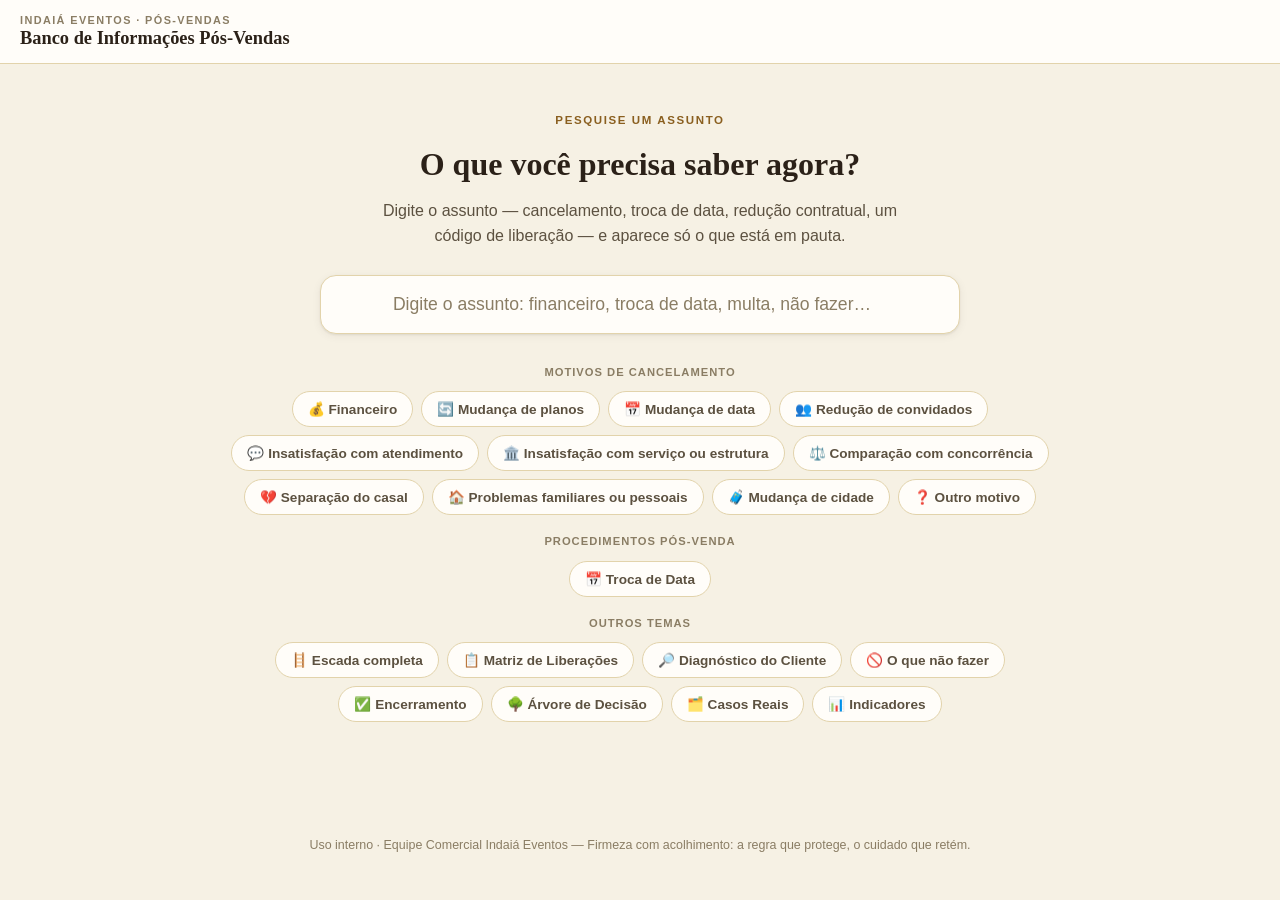
==== commit 063e3f95: "Renomeia para Banco de Informações Pós-Vendas e adiciona Troca de Data O portal deixa de ser só sobr" ====
--- a/index.html
+++ b/index.html
@@ -3,8 +3,8 @@
 <head>
 <meta charset="UTF-8" />
 <meta name="viewport" content="width=device-width, initial-scale=1.0" />
-<title>Central de Retenção Comercial · Indaiá Eventos</title>
-<meta name="description" content="Banco de informações de pós-vendas — cancelamentos, argumentação e liberações comerciais. Equipe Indaiá Eventos." />
+<title>Banco de Informações Pós-Vendas · Indaiá Eventos</title>
+<meta name="description" content="Banco de informações de pós-vendas — cancelamentos, troca de data, troca de ambiente, redução contratual e liberações comerciais. Equipe Indaiá Eventos." />
 <link rel="stylesheet" href="style.css" />
 </head>
 <body>
@@ -12,18 +12,18 @@
 <header class="topbar">
   <div class="brand">
     <span class="brand-eyebrow">Indaiá Eventos · Pós-Vendas</span>
-    <span class="brand-title">Central de Retenção Comercial</span>
+    <span class="brand-title">Banco de Informações Pós-Vendas</span>
   </div>
 </header>
 
 <main class="search-home">
   <div class="search-hero">
-    <span class="eyebrow">Banco de informações</span>
+    <span class="eyebrow">Pesquise um assunto</span>
     <h1>O que você precisa saber agora?</h1>
-    <p>Digite o assunto — um motivo de cancelamento, um código de liberação, "matriz", "não fazer" — e aparece só o que está em pauta.</p>
+    <p>Digite o assunto — cancelamento, troca de data, redução contratual, um código de liberação — e aparece só o que está em pauta.</p>
 
     <div class="master-search-wrap">
-      <input id="masterSearch" type="search" placeholder="Digite o assunto: financeiro, multa, concorrência, não fazer…" aria-label="Buscar no banco de informações" autocomplete="off" />
+      <input id="masterSearch" type="search" placeholder="Digite o assunto: financeiro, troca de data, multa, não fazer…" aria-label="Buscar no banco de informações" autocomplete="off" />
     </div>
 
     <div class="quick-chips" id="quickChips"></div>
--- a/style.css
+++ b/style.css
@@ -216,6 +216,27 @@
 .motivo-result ul:not(.topic-perguntas):not(.caso-rcodes) li::before { content: '›'; position: absolute; left: 2px; color: var(--gold); font-weight: 700; }
 .m-nocase { font-size: .86rem; color: var(--ink-faint); font-style: italic; }
 
+.passo-a-passo { list-style: none; counter-reset: passo; display: flex; flex-direction: column; gap: 8px; }
+.passo-a-passo li {
+  counter-increment: passo;
+  font-size: .9rem;
+  color: var(--ink-soft);
+  padding-left: 30px;
+  position: relative;
+}
+.passo-a-passo li::before {
+  content: counter(passo);
+  position: absolute;
+  left: 0; top: 0;
+  width: 22px; height: 22px;
+  border-radius: 50%;
+  background: var(--gold-soft);
+  color: var(--gold-strong);
+  font-weight: 700;
+  font-size: .76rem;
+  display: flex; align-items: center; justify-content: center;
+}
+
 /* ---------- Checklist (diagnóstico) ---------- */
 .checklist { display: flex; flex-direction: column; gap: 10px; max-width: 640px; }
 .checklist li {
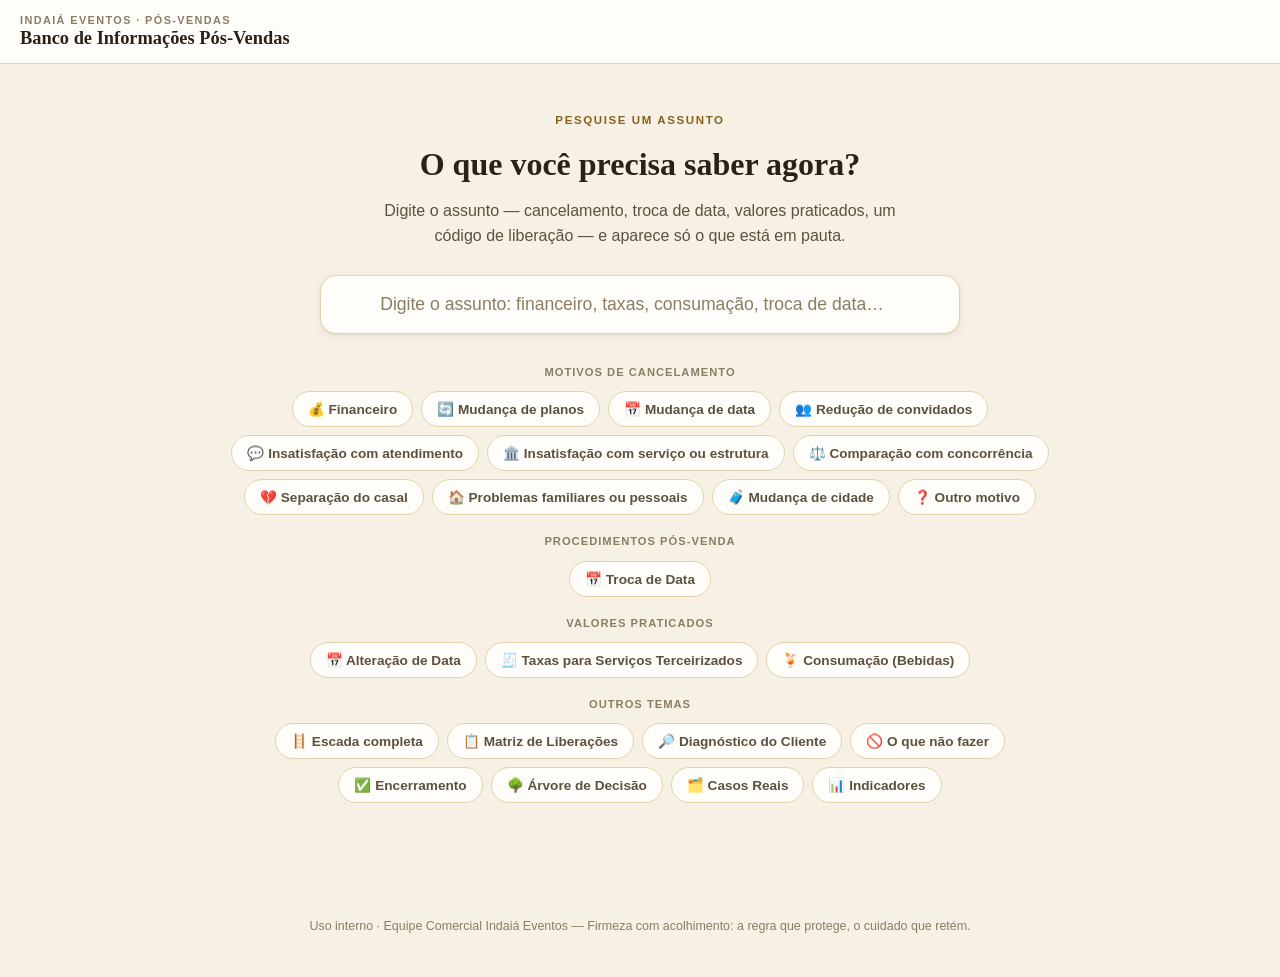
==== commit 660bb731: "Adiciona banco de Valores Praticados com painel de admin Cria a categoria "Valores Praticados" no ba" ====
--- a/index.html
+++ b/index.html
@@ -20,10 +20,10 @@
   <div class="search-hero">
     <span class="eyebrow">Pesquise um assunto</span>
     <h1>O que você precisa saber agora?</h1>
-    <p>Digite o assunto — cancelamento, troca de data, redução contratual, um código de liberação — e aparece só o que está em pauta.</p>
+    <p>Digite o assunto — cancelamento, troca de data, valores praticados, um código de liberação — e aparece só o que está em pauta.</p>
 
     <div class="master-search-wrap">
-      <input id="masterSearch" type="search" placeholder="Digite o assunto: financeiro, troca de data, multa, não fazer…" aria-label="Buscar no banco de informações" autocomplete="off" />
+      <input id="masterSearch" type="search" placeholder="Digite o assunto: financeiro, taxas, consumação, troca de data…" aria-label="Buscar no banco de informações" autocomplete="off" />
     </div>
 
     <div class="quick-chips" id="quickChips"></div>
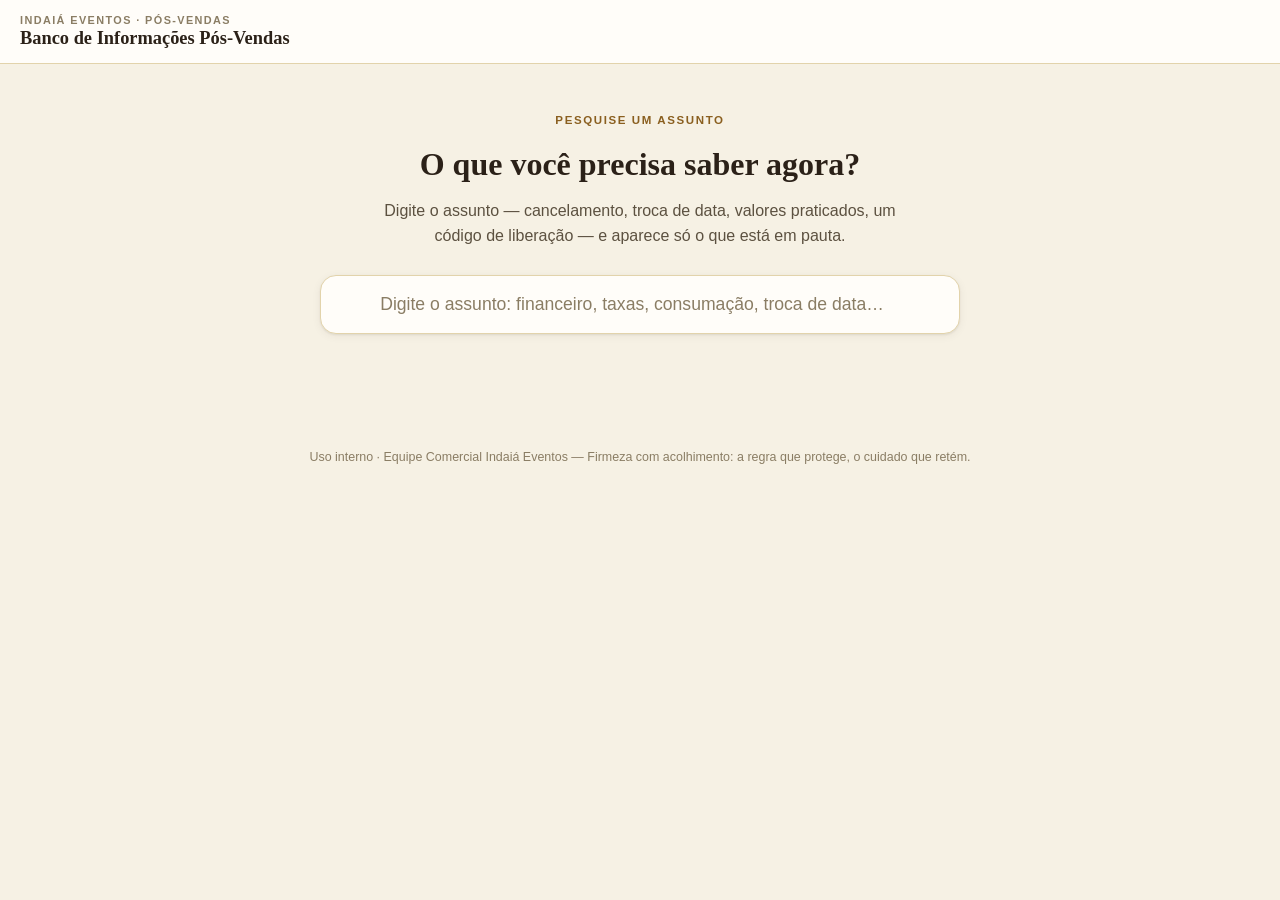
==== commit 0a28a405: "Remove a fileira de atalhos (chips) da página inicial Com 44 novas categorias de Valores Praticados," ====
--- a/index.html
+++ b/index.html
@@ -25,8 +25,6 @@
     <div class="master-search-wrap">
       <input id="masterSearch" type="search" placeholder="Digite o assunto: financeiro, taxas, consumação, troca de data…" aria-label="Buscar no banco de informações" autocomplete="off" />
     </div>
-
-    <div class="quick-chips" id="quickChips"></div>
   </div>
 
   <div id="searchResults" class="search-results-area"></div>
--- a/style.css
+++ b/style.css
@@ -97,32 +97,6 @@
 .master-search-wrap input::placeholder { color: var(--ink-faint); }
 .master-search-wrap input:focus { outline: none; border-color: var(--gold); box-shadow: 0 0 0 3px var(--gold-soft); text-align: left; }
 
-.quick-chips { display: flex; flex-wrap: wrap; justify-content: center; gap: 8px; }
-.chip-divider {
-  width: 100%;
-  text-align: center;
-  font-size: .7rem;
-  text-transform: uppercase;
-  letter-spacing: 1px;
-  font-weight: 700;
-  color: var(--ink-faint);
-  margin: 10px 0 2px;
-}
-.quick-chip {
-  display: inline-flex;
-  align-items: center;
-  gap: 6px;
-  padding: 9px 15px;
-  border-radius: 999px;
-  border: 1px solid var(--border);
-  background: var(--surface);
-  font-size: .85rem;
-  font-weight: 600;
-  color: var(--ink-soft);
-}
-.quick-chip:hover { border-color: var(--gold); color: var(--ink); }
-.quick-chip.active { background: var(--gold-soft); border-color: var(--gold); color: var(--gold-strong); }
-
 /* ---------- Search results ---------- */
 .search-results-area { display: none; margin-top: 36px; }
 .search-results-area.show { display: block; }
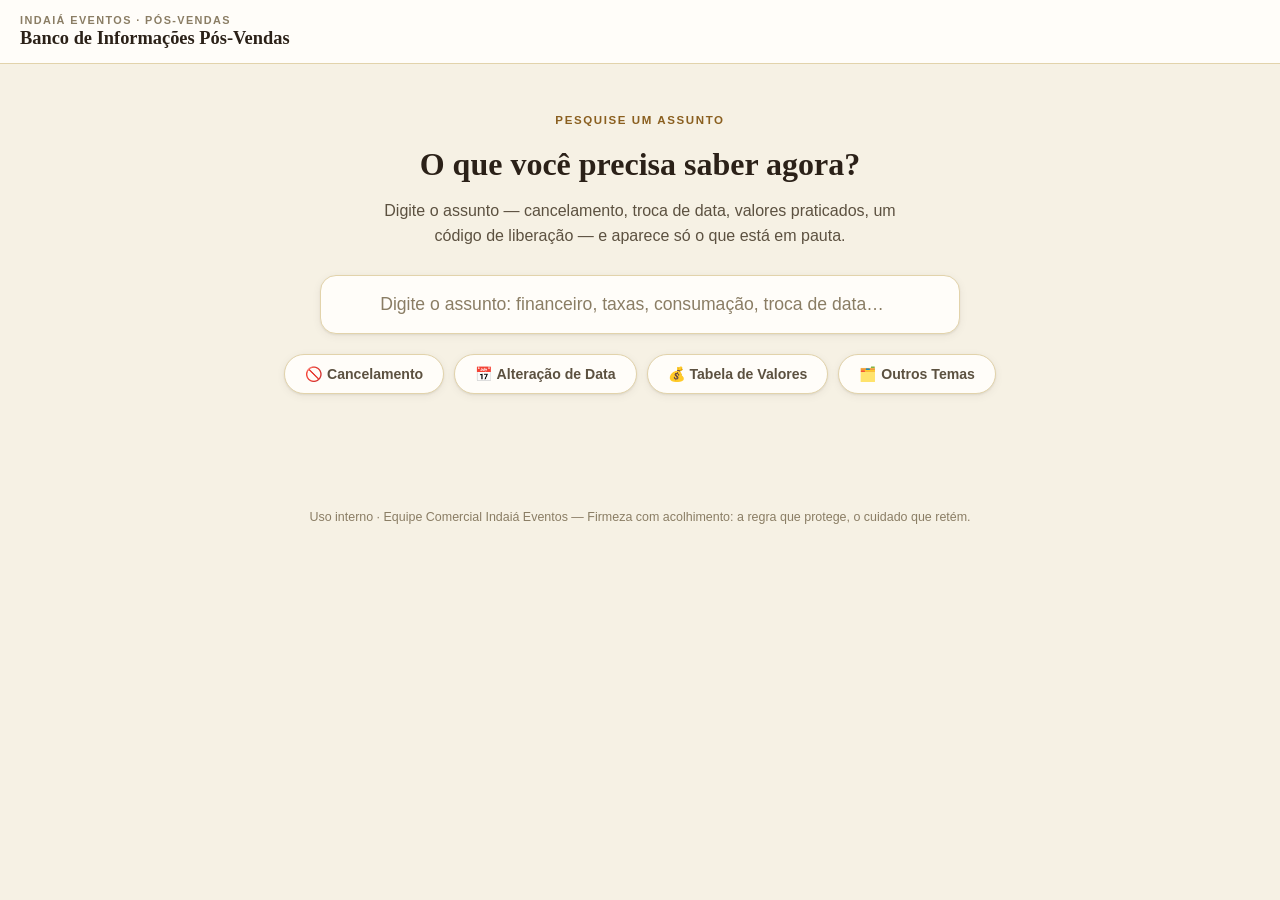
==== commit a572ad49: "Troca a busca livre por 4 botões de assunto que restringem os resultados Depois de remover os chips " ====
--- a/index.html
+++ b/index.html
@@ -25,6 +25,8 @@
     <div class="master-search-wrap">
       <input id="masterSearch" type="search" placeholder="Digite o assunto: financeiro, taxas, consumação, troca de data…" aria-label="Buscar no banco de informações" autocomplete="off" />
     </div>
+
+    <div class="scope-buttons" id="scopeButtons"></div>
   </div>
 
   <div id="searchResults" class="search-results-area"></div>
--- a/style.css
+++ b/style.css
@@ -97,6 +97,52 @@
 .master-search-wrap input::placeholder { color: var(--ink-faint); }
 .master-search-wrap input:focus { outline: none; border-color: var(--gold); box-shadow: 0 0 0 3px var(--gold-soft); text-align: left; }
 
+.scope-buttons { display: flex; flex-wrap: wrap; justify-content: center; gap: 10px; }
+.scope-chip {
+  display: inline-flex;
+  align-items: center;
+  gap: 6px;
+  padding: 11px 20px;
+  border-radius: 999px;
+  border: 1px solid var(--border);
+  background: var(--surface);
+  font-size: .88rem;
+  font-weight: 700;
+  color: var(--ink-soft);
+  box-shadow: var(--shadow);
+}
+.scope-chip:hover { border-color: var(--gold); color: var(--ink); }
+.scope-chip.active { background: var(--gold-soft); border-color: var(--gold); color: var(--gold-strong); }
+
+/* ---------- Item de valor (resultado único, dentro da Tabela de Valores) ---------- */
+.preco-item-card { padding: 22px 26px; }
+.preco-item-context {
+  font-size: .78rem;
+  font-weight: 700;
+  color: var(--ink-faint);
+  text-transform: uppercase;
+  letter-spacing: .4px;
+  display: flex;
+  align-items: center;
+  gap: 8px;
+  margin-bottom: 8px;
+}
+.preco-item-values { display: flex; flex-wrap: wrap; gap: 14px; margin-top: 12px; }
+.preco-item-value {
+  display: flex;
+  flex-direction: column;
+  gap: 4px;
+  padding: 12px 18px;
+  border-radius: var(--radius-md);
+  border: 1px solid var(--border-soft);
+  background: var(--surface-2);
+  min-width: 120px;
+}
+.preco-item-value-label { font-size: .72rem; text-transform: uppercase; letter-spacing: .4px; color: var(--ink-faint); font-weight: 700; }
+.preco-item-value-num { font-size: 1.1rem; font-weight: 700; color: var(--ink); }
+.preco-item-value:last-child { border-color: var(--gold); background: var(--gold-soft); }
+.preco-item-value:last-child .preco-item-value-num { color: var(--gold-strong); }
+
 /* ---------- Search results ---------- */
 .search-results-area { display: none; margin-top: 36px; }
 .search-results-area.show { display: block; }
